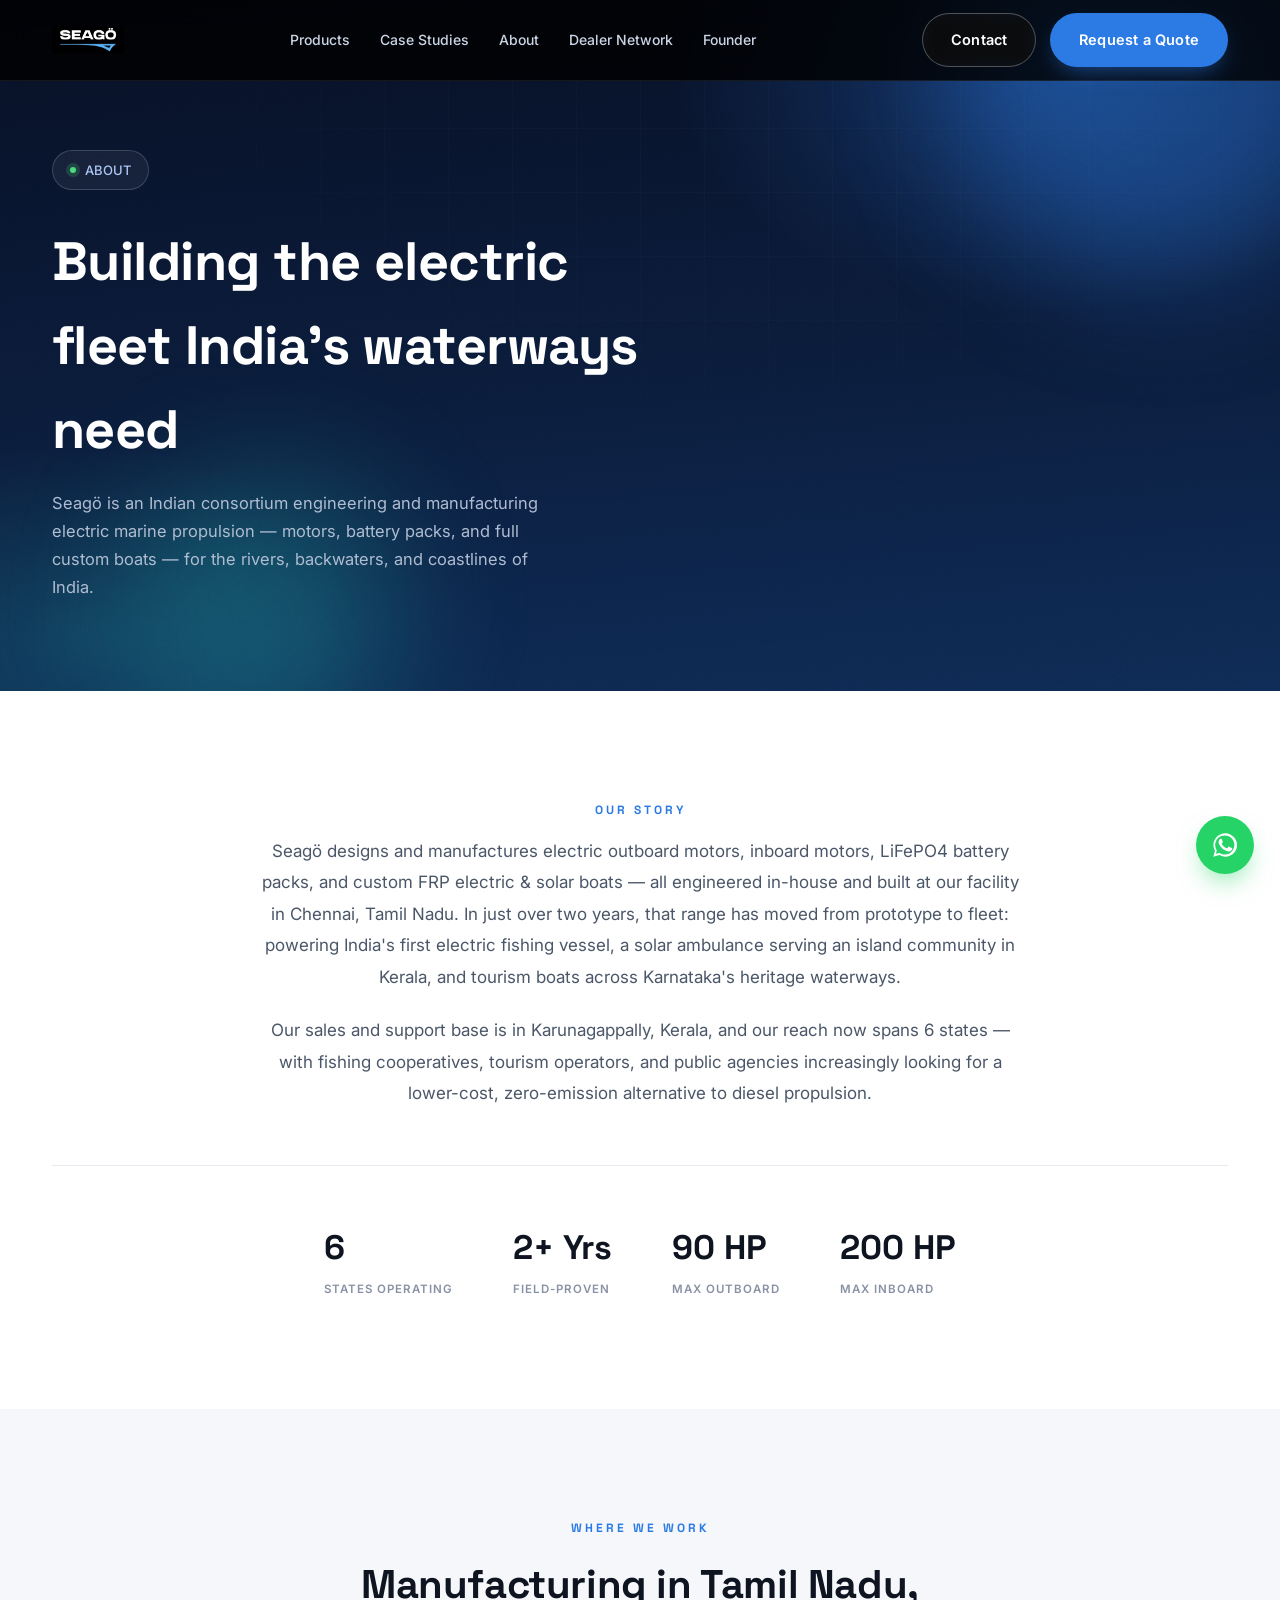
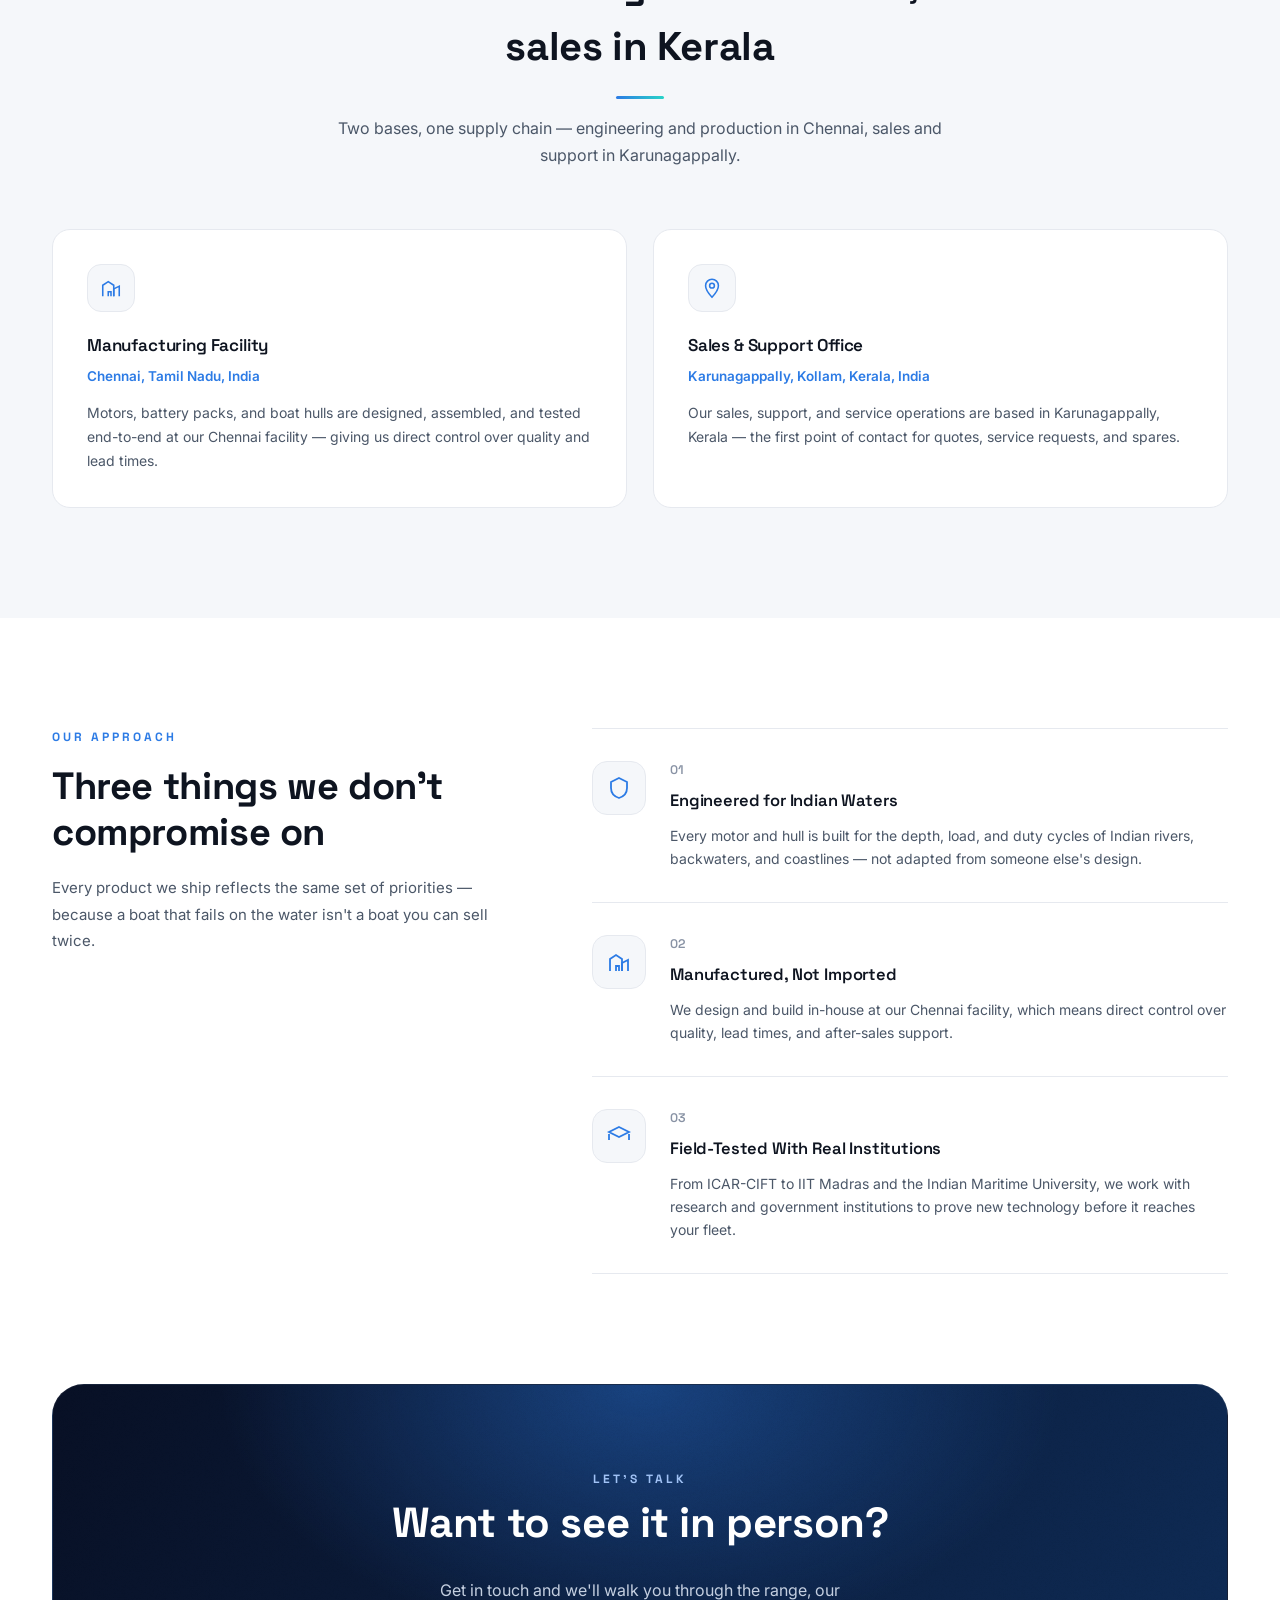
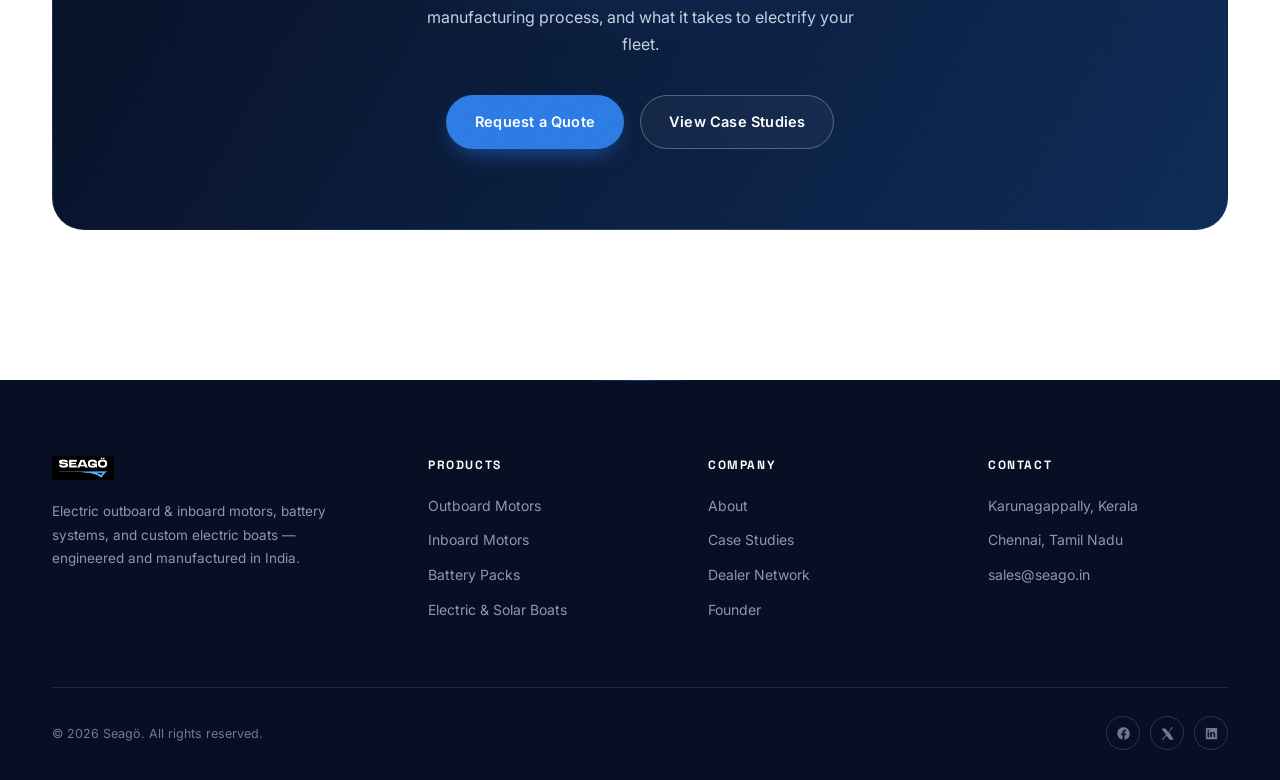
==== about.html @ 3e1e7fb6 "Adding the final" ====
<!DOCTYPE html>
<html lang="en">
<head>
<title>Seagö — About Us</title>

<script>document.documentElement.classList.add('js-ready');</script>
<meta charset="UTF-8">
<meta name="viewport" content="width=device-width, initial-scale=1.0">
<meta name="description" content="Seagö designs and manufactures electric marine propulsion in Chennai, Tamil Nadu — deployed across 6 states from a sales &amp; support base in Karunagappally, Kerala.">
<link rel="icon" type="image/svg+xml" href="assets/favicon.svg">
<link rel="preconnect" href="https://fonts.googleapis.com">
<link rel="preconnect" href="https://fonts.gstatic.com" crossorigin>
<link href="https://fonts.googleapis.com/css2?family=Space+Grotesk:wght@500;600;700&family=Inter:wght@400;500;600;700;800&display=swap" rel="stylesheet">
<link rel="stylesheet" href="css/style.css">
<script src="js/main.js" defer></script>
</head>
<body>

<div class="progress" id="progressBar"></div>

<!-- ================= NAV ================= -->
<header class="nav">
  <div class="wrap nav-row">
    <a class="nav-logo" href="index.html#top"><img src="assets/seago-logo.png" alt="Seagö"></a>
    <nav class="nav-links">
      <a href="products.html">Products</a>
      <a href="case-studies.html">Case Studies</a>
      <a href="about.html">About</a>
      <a href="dealer-network.html">Dealer Network</a>
      <a href="founder.html">Founder</a>
    </nav>
    <div class="nav-cta">
      <a class="btn btn-ghost magnetic" href="contact.html">Contact</a>
      <a class="btn btn-primary magnetic" href="contact.html">Request a Quote</a>
      <button class="burger" id="burger" aria-label="Menu"><span></span><span></span><span></span></button>
    </div>
  </div>
</header>

<div class="mobile-menu" id="mobileMenu">
  <a href="products.html">Products</a>
  <a href="case-studies.html">Case Studies</a>
  <a href="about.html">About</a>
  <a href="dealer-network.html">Dealer Network</a>
  <a href="founder.html">Founder</a>
  <a href="contact.html">Contact</a>
  <a class="btn btn-primary" href="contact.html">Request a Quote</a>
</div>

<!-- ================= PAGE HEADER ================= -->
<section class="hero page-hero">
  <div class="grid-overlay"></div>
  <div class="blob blob-1" data-depth="14"></div>
  <div class="blob blob-2" data-depth="-10"></div>
  <div class="cursor-glow"></div>

  <div class="wrap">
    <div class="hero-badge reveal"><span class="dot"></span> ABOUT</div>
    <h1 class="page-title reveal">Building the electric fleet India's waterways need</h1>
    <p class="page-sub reveal">Seagö is an Indian consortium engineering and manufacturing electric marine propulsion — motors, battery packs, and full custom boats — for the rivers, backwaters, and coastlines of India.</p>
  </div>
</section>

<!-- ================= STORY ================= -->
<section class="section">
  <div class="wrap">
    <div class="about-story reveal">
      <span class="eyebrow" style="color:var(--blue); display:block; margin-bottom:16px;">Our Story</span>
      <p>Seagö designs and manufactures electric outboard motors, inboard motors, LiFePO4 battery packs, and custom FRP electric &amp; solar boats — all engineered in-house and built at our facility in Chennai, Tamil Nadu. In just over two years, that range has moved from prototype to fleet: powering India's first electric fishing vessel, a solar ambulance serving an island community in Kerala, and tourism boats across Karnataka's heritage waterways.</p>
      <p>Our sales and support base is in Karunagappally, Kerala, and our reach now spans 6 states — with fishing cooperatives, tourism operators, and public agencies increasingly looking for a lower-cost, zero-emission alternative to diesel propulsion.</p>
    </div>

    <div class="stat-strip reveal">
      <div class="stat"><b>6</b><span>States Operating</span></div>
      <div class="stat"><b>2+ Yrs</b><span>Field-Proven</span></div>
      <div class="stat"><b>90 HP</b><span>Max Outboard</span></div>
      <div class="stat"><b>200 HP</b><span>Max Inboard</span></div>
    </div>
  </div>
</section>

<!-- ================= LOCATIONS ================= -->
<section class="section soft">
  <div class="wrap">
    <div class="section-head reveal">
      <span class="eyebrow">Where We Work</span>
      <h2>Manufacturing in Tamil Nadu, sales in Kerala</h2>
      <p>Two bases, one supply chain — engineering and production in Chennai, sales and support in Karunagappally.</p>
    </div>
    <div class="loc-grid" data-stagger>
      <div class="loc-card reveal">
        <div class="ic"><svg viewBox="0 0 24 24" fill="none" stroke="currentColor" stroke-width="1.7"><path d="M3 21V9l6-4 6 4v12"/><path d="M15 21V13l6-3v11"/><path d="M9 21v-5h3v5"/></svg></div>
        <h3>Manufacturing Facility</h3>
        <div class="loc-addr">Chennai, Tamil Nadu, India</div>
        <p>Motors, battery packs, and boat hulls are designed, assembled, and tested end-to-end at our Chennai facility — giving us direct control over quality and lead times.</p>
      </div>
      <div class="loc-card reveal">
        <div class="ic"><svg viewBox="0 0 24 24" fill="none" stroke="currentColor" stroke-width="1.7"><path d="M12 22s7-7.4 7-12.5A7 7 0 0 0 5 9.5C5 14.6 12 22 12 22z"/><circle cx="12" cy="9.5" r="2.6"/></svg></div>
        <h3>Sales &amp; Support Office</h3>
        <div class="loc-addr">Karunagappally, Kollam, Kerala, India</div>
        <p>Our sales, support, and service operations are based in Karunagappally, Kerala — the first point of contact for quotes, service requests, and spares.</p>
      </div>
    </div>
  </div>
</section>

<!-- ================= APPROACH ================= -->
<section class="section" id="approach">
  <div class="wrap why-grid">
    <div class="why-left reveal">
      <span class="eyebrow">Our Approach</span>
      <h2 class="why-title">Three things we don't compromise on</h2>
      <p>Every product we ship reflects the same set of priorities — because a boat that fails on the water isn't a boat you can sell twice.</p>
    </div>
    <div class="feat-list" data-stagger>
      <div class="feat-row reveal">
        <div class="ic"><svg viewBox="0 0 24 24" fill="none" stroke="currentColor" stroke-width="1.8"><path d="M12 2l8 4v6c0 5-3.4 8.5-8 10-4.6-1.5-8-5-8-10V6l8-4z"/></svg></div>
        <div class="ft-body">
          <span class="idx">01</span>
          <h4>Engineered for Indian Waters</h4>
          <p>Every motor and hull is built for the depth, load, and duty cycles of Indian rivers, backwaters, and coastlines — not adapted from someone else's design.</p>
        </div>
      </div>
      <div class="feat-row reveal">
        <div class="ic"><svg viewBox="0 0 24 24" fill="none" stroke="currentColor" stroke-width="1.8"><path d="M3 21V9l6-4 6 4v12"/><path d="M15 21V13l6-3v11"/><path d="M9 21v-5h3v5"/></svg></div>
        <div class="ft-body">
          <span class="idx">02</span>
          <h4>Manufactured, Not Imported</h4>
          <p>We design and build in-house at our Chennai facility, which means direct control over quality, lead times, and after-sales support.</p>
        </div>
      </div>
      <div class="feat-row reveal">
        <div class="ic"><svg viewBox="0 0 24 24" fill="none" stroke="currentColor" stroke-width="1.8"><path d="M22 10v6M2 10v6M12 3l10 5-10 5L2 8l10-5z"/></svg></div>
        <div class="ft-body">
          <span class="idx">03</span>
          <h4>Field-Tested With Real Institutions</h4>
          <p>From ICAR-CIFT to IIT Madras and the Indian Maritime University, we work with research and government institutions to prove new technology before it reaches your fleet.</p>
        </div>
      </div>
    </div>
  </div>
</section>

<!-- ================= CTA ================= -->
<section class="section" style="padding-top:0;">
  <div class="wrap">
    <div class="cta reveal">
      <div class="cta-inner">
        <span class="eyebrow" style="color:#9FC1F5;">Let's Talk</span>
        <h2 class="cta-title">Want to see it in person?</h2>
        <p class="cta-text">Get in touch and we'll walk you through the range, our manufacturing process, and what it takes to electrify your fleet.</p>
        <div class="cta-actions">
          <a class="btn btn-primary magnetic" href="contact.html">Request a Quote</a>
          <a class="btn btn-ghost magnetic" href="case-studies.html">View Case Studies</a>
        </div>
      </div>
    </div>
  </div>
</section>

<!-- ================= FOOTER ================= -->
<footer>
  <div class="wrap">
    <div class="footer-grid">
      <div>
        <div class="footer-logo"><img src="assets/seago-logo.png" alt="Seagö"></div>
        <p>Electric outboard &amp; inboard motors, battery systems, and custom electric boats — engineered and manufactured in India.</p>
      </div>
      <div class="footer-col">
        <h5>Products</h5>
        <a href="products.html">Outboard Motors</a>
        <a href="products.html">Inboard Motors</a>
        <a href="products.html">Battery Packs</a>
        <a href="products.html">Electric &amp; Solar Boats</a>
      </div>
      <div class="footer-col">
        <h5>Company</h5>
        <a href="about.html">About</a>
        <a href="case-studies.html">Case Studies</a>
        <a href="dealer-network.html">Dealer Network</a>
        <a href="founder.html">Founder</a>
      </div>
      <div class="footer-col">
        <h5>Contact</h5>
        <a href="contact.html">Karunagappally, Kerala</a>
        <a href="contact.html">Chennai, Tamil Nadu</a>
        <a href="mailto:sales@seago.in">sales@seago.in</a>
      </div>
    </div>
    <div class="footer-bottom">
      <span>© 2026 Seagö. All rights reserved.</span>
      <div class="footer-social">
        <a href="#"><svg viewBox="0 0 24 24" fill="currentColor"><path d="M22 12a10 10 0 1 0-11.6 9.9v-7H7.9V12h2.5V9.8c0-2.5 1.5-3.9 3.8-3.9 1.1 0 2.2.2 2.2.2v2.4h-1.3c-1.2 0-1.6.8-1.6 1.6V12h2.8l-.4 2.9h-2.4v7A10 10 0 0 0 22 12z"/></svg></a>
        <a href="#"><svg viewBox="0 0 24 24" fill="currentColor"><path d="M18.9 2H21l-6.6 7.5L22 22h-6.5l-5-6.6L4.7 22H2.6l7-8-7.3-9.9h6.6l4.5 6z"/></svg></a>
        <a href="#"><svg viewBox="0 0 24 24" fill="currentColor"><path d="M20.4 3H3.6A.6.6 0 0 0 3 3.6v16.8a.6.6 0 0 0 .6.6h16.8a.6.6 0 0 0 .6-.6V3.6a.6.6 0 0 0-.6-.6zM8.3 18.1H5.7V9.9h2.6v8.2zM7 8.8a1.5 1.5 0 1 1 0-3 1.5 1.5 0 0 1 0 3zm11.1 9.3h-2.6v-4.3c0-1 0-2.4-1.5-2.4s-1.7 1.1-1.7 2.3v4.4H9.7V9.9h2.5v1.1a2.7 2.7 0 0 1 2.5-1.4c2.6 0 3.1 1.7 3.1 4v4.5z"/></svg></a>
      </div>
    </div>
  </div>
</footer>

<!-- ================= WHATSAPP FLOAT ================= -->
<a class="wa-float" href="https://wa.me/918606366633?text=Hi%20Seag%C3%B6%2C%20I%27d%20like%20to%20know%20more%20about%20your%20electric%20marine%20products." target="_blank" rel="noopener" aria-label="Chat on WhatsApp">
  <span class="wa-tip">Chat with us</span>
  <svg viewBox="0 0 24 24"><path d="M17.5 14.4c-.3-.1-1.7-.9-2-1-.3-.1-.5-.1-.6.1-.2.3-.7 1-.9 1.2-.2.2-.3.2-.6.1-.3-.1-1.3-.5-2.4-1.5-.9-.8-1.5-1.8-1.7-2.1-.2-.3 0-.5.1-.6.1-.1.3-.3.4-.5.1-.1.2-.3.3-.4.1-.2 0-.4 0-.5 0-.1-.6-1.5-.8-2-.2-.5-.4-.5-.6-.5h-.5c-.2 0-.5.1-.7.3-.3.3-1 1-1 2.4s1 2.8 1.1 3c.1.2 2 3.1 4.9 4.3.7.3 1.2.5 1.7.6.7.2 1.3.2 1.8.1.5-.1 1.7-.7 2-1.4.2-.6.2-1.2.2-1.3-.1-.1-.3-.2-.6-.3z"/><path d="M12 2a10 10 0 0 0-8.6 15L2 22l5.2-1.4A10 10 0 1 0 12 2zm0 18.2c-1.6 0-3.1-.4-4.4-1.2l-.3-.2-3.1.8.8-3-.2-.3A8.2 8.2 0 1 1 12 20.2z"/></svg>
</a>

</body>
</html>
---- css/style.css ----
/* =====================================================================
   Seagö — Homepage v1
   Design tokens
   ===================================================================== */
:root{
  --navy:#070F24;
  --navy-2:#0B1D3D;
  --navy-3:#0E2C57;
  --blue:#2C7BE5;
  --blue-2:#5FA6FF;
  --cyan:#28D4C8;
  --ink:#0E1420;
  --slate:#4B5768;
  --muted:#8892A4;
  --line:#E6E9EF;
  --bg-soft:#F5F7FA;
  --ph-a:#E9EDF2;
  --ph-b:#DCE3EA;
  --radius:18px;
  --maxw:1240px;
}
*{box-sizing:border-box; margin:0; padding:0;}
html{scroll-behavior:smooth;}
body{
  font-family:'Inter',-apple-system,BlinkMacSystemFont,'Segoe UI',sans-serif;
  color:var(--ink);
  background:#fff;
  -webkit-font-smoothing:antialiased;
  line-height:1.55;
  overflow-x:hidden;
}
h1,h2,h3,h4,.disp{ font-family:'Space Grotesk',sans-serif; letter-spacing:-0.01em; }
img{max-width:100%; display:block;}
a{text-decoration:none; color:inherit;}
.wrap{max-width:var(--maxw); margin:0 auto; padding:0 32px;}
.eyebrow{ font-size:12px; font-weight:700; letter-spacing:3px; text-transform:uppercase; font-family:'Space Grotesk',sans-serif;}

/* ---------- buttons ---------- */
.btn{
  display:inline-flex; align-items:center; gap:9px;
  padding:15px 28px; border-radius:999px; font-weight:600; font-size:14.5px;
  letter-spacing:.2px; border:1px solid transparent; cursor:pointer;
  transition:transform .35s cubic-bezier(.2,.8,.2,1), background .25s, border-color .25s, box-shadow .35s;
  white-space:nowrap; position:relative;
}
.btn-primary{ background:var(--blue); color:#fff; box-shadow:0 10px 24px -10px rgba(44,123,229,.7); }
.btn-primary:hover{ background:#1f68cc; box-shadow:0 16px 36px -6px rgba(44,123,229,.9); transform:translateY(-1px); }
.btn-ghost{ background:rgba(255,255,255,.04); color:#fff; border-color:rgba(255,255,255,.28); -webkit-backdrop-filter:blur(6px); backdrop-filter:blur(6px); }
.btn-ghost:hover{ border-color:#fff; background:rgba(255,255,255,.1); }
.btn-outline{ background:transparent; color:var(--navy); border-color:var(--line); }
.btn-outline:hover{ border-color:var(--navy); }
.magnetic{ will-change:transform; }

/* ---------- skeleton placeholders (empty headers / copy) ---------- */
.skel{
  display:block; border-radius:8px;
  background:linear-gradient(90deg, var(--ph-a) 25%, var(--ph-b) 42%, var(--ph-a) 58%);
  background-size:300% 100%;
  animation:shimmer 2.6s ease-in-out infinite;
}
.skel.light{ background:linear-gradient(90deg, rgba(255,255,255,.13) 25%, rgba(255,255,255,.28) 42%, rgba(255,255,255,.13) 58%); background-size:300% 100%; }
@keyframes shimmer{ 0%{background-position:200% 0;} 100%{background-position:-200% 0;} }

/* ---------- image placeholders ---------- */
.photo-frame{ display:block; border-style:solid; border-width:0; background:#0B1D3D; }
.photo-frame img, .photo-frame video{ width:100%; height:100%; object-fit:cover; object-position:center; }
.photo-frame img.outboard-image{ object-fit:contain; background:#fff; }
.case-gallery{ position:relative; }
.case-gallery img{ position:absolute; inset:0; opacity:0; transition:opacity .8s ease; }
.case-gallery img.is-active{ opacity:1; }
.ph{
  position:relative; border-radius:var(--radius); overflow:hidden;
  background:repeating-linear-gradient(135deg, var(--ph-a), var(--ph-a) 14px, var(--ph-b) 14px, var(--ph-b) 28px);
  border:1.5px dashed #C7CFDA;
  display:flex; align-items:center; justify-content:center;
  transition:border-color .3s;
}
.card:hover .ph, .case-card:hover .ph{ border-color:var(--blue-2); }
.ph__chip{
  position:absolute; top:14px; left:14px; background:rgba(255,255,255,.9); -webkit-backdrop-filter:blur(4px); backdrop-filter:blur(4px);
  border-radius:999px; padding:5px 11px; font-size:10px; font-weight:700; letter-spacing:1px; text-transform:uppercase;
  color:var(--slate); border:1px solid #fff;
}
.ph__inner{
  display:flex; flex-direction:column; align-items:center; gap:14px;
  text-align:center; padding:36px 22px; color:#7C8CAB;
  background:linear-gradient(145deg, rgba(44,123,229,.04), rgba(40,212,200,.04));
  width:100%; height:100%;
}
.ph__inner svg{ width:40px; height:40px; opacity:.5; }
.ph__inner span{ font-size:11.5px; font-weight:600; letter-spacing:.4px; line-height:1.6; max-width:230px; }

/* ---------- scroll progress ---------- */
.progress{ position:fixed; top:0; left:0; height:3px; width:0%; background:linear-gradient(90deg,var(--blue),var(--cyan)); z-index:80; transition:width .1s linear; }

/* ---------- cursor glow (desktop hero only) ---------- */
.cursor-glow{
  position:absolute; width:420px; height:420px; border-radius:50%; pointer-events:none;
  background:radial-gradient(circle, rgba(95,166,255,.16), transparent 70%);
  transform:translate(-50%,-50%); left:50%; top:40%; opacity:0; transition:opacity .4s; will-change:transform;
}
.hero:hover .cursor-glow{ opacity:1; }

/* ================= NAV ================= */
header.nav{
  position:fixed; top:0; left:0; width:100%; z-index:60;
  background:rgba(0,0,0,.82); -webkit-backdrop-filter:blur(14px); backdrop-filter:blur(14px);
  border-bottom:1px solid rgba(255,255,255,.08); transition:box-shadow .3s;
}
.nav-row{ display:flex; align-items:center; justify-content:space-between; height:80px; }
.nav-logo img{ height:28px; width:auto; }
.nav-links{ display:flex; align-items:center; gap:30px; }
.nav-links a{ color:#CBD5E5; font-size:14px; font-weight:500; transition:color .2s; position:relative; }
.nav-links a::after{ content:''; position:absolute; left:0; bottom:-6px; width:0; height:1.5px; background:var(--blue-2); transition:width .25s; }
.nav-links a:hover{ color:#fff; }
.nav-links a:hover::after{ width:100%; }
.nav-cta{ display:flex; align-items:center; gap:14px; }
.burger{ display:none; width:42px; height:42px; border-radius:10px; border:1px solid rgba(255,255,255,.2); background:rgba(255,255,255,.04); align-items:center; justify-content:center; flex-direction:column; gap:4px; cursor:pointer; }
.burger span{ width:18px; height:1.6px; background:#fff; display:block; transition:transform .3s, opacity .3s; }
.burger.open span:nth-child(1){ transform:translateY(5.6px) rotate(45deg); }
.burger.open span:nth-child(2){ opacity:0; }
.burger.open span:nth-child(3){ transform:translateY(-5.6px) rotate(-45deg); }

.mobile-menu{
  position:fixed; inset:80px 0 0 0; background:rgba(7,15,36,.98); -webkit-backdrop-filter:blur(10px); backdrop-filter:blur(10px);
  z-index:55; display:flex; flex-direction:column; padding:36px 28px; gap:6px;
  transform:translateY(-12px); opacity:0; pointer-events:none; transition:opacity .28s, transform .28s;
  overflow-y:auto;
}
.mobile-menu.open{ opacity:1; transform:translateY(0); pointer-events:auto; }
.mobile-menu a{ color:#fff; font-size:21px; font-weight:600; padding:13px 4px; border-bottom:1px solid rgba(255,255,255,.08); font-family:'Space Grotesk',sans-serif; }
.mobile-menu .btn{ margin-top:22px; align-self:flex-start; }

/* ================= HERO ================= */
.hero{
  position:relative; overflow:hidden;
  padding:100px 0 70px;
  background:
    radial-gradient(48% 60% at 82% 8%, rgba(44,123,229,.34), transparent 62%),
    radial-gradient(38% 46% at 6% 92%, rgba(40,212,200,.16), transparent 60%),
    linear-gradient(175deg, var(--navy) 0%, var(--navy-2) 55%, var(--navy-3) 100%);
}
.hero::after{ content:''; position:absolute; inset:0; background-image:url('../assets/grain.png'); background-size:180px 180px; mix-blend-mode:overlay; opacity:.5; pointer-events:none; }
.blob{ position:absolute; border-radius:50%; filter:blur(60px); pointer-events:none; will-change:transform; }
.blob-1{ width:420px; height:420px; background:rgba(44,123,229,.35); top:-140px; right:-90px; }
.blob-2{ width:280px; height:280px; background:rgba(40,212,200,.22); bottom:-60px; left:10%; }
.grid-overlay{
  position:absolute; inset:0; pointer-events:none; opacity:.35;
  background-image:
    linear-gradient(rgba(255,255,255,.05) 1px, transparent 1px),
    linear-gradient(90deg, rgba(255,255,255,.05) 1px, transparent 1px);
  background-size:64px 64px;
  -webkit-mask-image:radial-gradient(70% 60% at 60% 20%, #000 30%, transparent 78%);
  mask-image:radial-gradient(70% 60% at 60% 20%, #000 30%, transparent 78%);
}
.hero-grid{
  position:relative; display:grid; grid-template-columns:1.08fr .92fr; gap:64px; align-items:center;
}
.hero-badge{
  display:inline-flex; align-items:center; gap:9px;
  background:rgba(255,255,255,.06); border:1px solid rgba(255,255,255,.16);
  padding:9px 17px; border-radius:999px; color:#A9C6F5; margin-bottom:30px; font-size:13px; font-weight:500;
}
.hero-badge .dot{ width:6px; height:6px; border-radius:50%; background:#4CD97B; box-shadow:0 0 0 4px rgba(76,217,123,.18); }
.hero-title{ font-family:'Space Grotesk',sans-serif; font-weight:700; font-size:clamp(38px,5.6vw,60px); line-height:1.1; color:#fff; letter-spacing:-0.01em; max-width:640px; }
.hero-sub{ margin-top:26px; margin-bottom:40px; max-width:470px; }
.hero-sub p{ color:#B9C6DE; font-size:16.5px; line-height:1.7; }
.hero-actions{ display:flex; gap:16px; flex-wrap:wrap; }
.hero-stats{ display:flex; gap:44px; margin-top:68px; flex-wrap:wrap; }
.hero-stat b{ display:block; font-size:32px; font-weight:700; color:#fff; font-family:'Space Grotesk',sans-serif; }
.hero-stat span{ display:block; font-size:11.5px; color:#8FA0BC; font-weight:600; letter-spacing:1.2px; text-transform:uppercase; margin-top:5px; }
/* ---------- coming soon (stub pages) ---------- */
.soon{ min-height:calc(100vh - 80px); display:flex; align-items:center; padding:80px 0; }
.soon-wrap{ position:relative; text-align:center; max-width:640px; margin:0 auto; }
.soon-icon{ width:60px; height:60px; border-radius:18px; background:rgba(255,255,255,.06); border:1px solid rgba(255,255,255,.16); display:flex; align-items:center; justify-content:center; margin:0 auto 30px; }
.soon-icon svg{ width:26px; height:26px; color:#5FA6FF; }
.soon-title{ font-family:'Space Grotesk',sans-serif; font-size:clamp(38px,6vw,60px); color:#fff; font-weight:700; margin:8px 0 20px; letter-spacing:-0.01em; }
.soon-text{ color:#AEBBD1; font-size:16px; line-height:1.75; max-width:480px; margin:0 auto 40px; }
.soon .hero-actions{ justify-content:center; }
.soon .hero-badge{ margin-bottom:26px; }

.hero-visual{ position:relative; }
.hero-visual .photo-frame{ height:100%; }
.hero-visual .ph{ aspect-ratio:4/5; background:repeating-linear-gradient(135deg, rgba(255,255,255,.05), rgba(255,255,255,.05) 14px, rgba(255,255,255,.09) 14px, rgba(255,255,255,.09) 28px); border-color:rgba(255,255,255,.22); box-shadow:0 40px 80px -30px rgba(0,0,0,.6); }
.hero-visual .ph__inner{ color:#C3CEE0; }
.hero-visual .float-card{
  position:absolute; left:-30px; bottom:-24px; background:#fff; border-radius:14px;
  padding:16px 20px; box-shadow:0 24px 46px -14px rgba(0,0,0,.4); display:flex; align-items:center; gap:12px;
  width:220px;
}
.hero-visual .float-card .ic{ width:38px; height:38px; border-radius:10px; background:var(--bg-soft); display:flex; align-items:center; justify-content:center; flex:none; }
.hero-visual .float-card .ic svg{ width:20px; height:20px; color:var(--blue); }
.float-card .ft-title{ display:block; font-size:13.5px; font-weight:700; color:var(--ink); margin-bottom:3px; }
.float-card .ft-sub{ display:block; font-size:11.5px; color:var(--muted); font-weight:600; }
.scroll-cue{ position:relative; margin:64px auto 0; display:flex; flex-direction:column; align-items:center; gap:8px; color:#7C8CAB; font-size:10.5px; letter-spacing:2px; text-transform:uppercase; }
.scroll-cue .line{ width:1px; height:30px; background:linear-gradient(#7C8CAB, transparent); animation:cueMove 1.8s ease-in-out infinite; }
@keyframes cueMove{ 0%{ transform:scaleY(0); transform-origin:top; } 50%{ transform:scaleY(1); transform-origin:top; } 51%{ transform-origin:bottom; } 100%{ transform:scaleY(0); transform-origin:bottom; } }

/* ---------- animated wave motif (marine identity) ---------- */
.wave-wrap{ position:relative; height:110px; margin-top:10px; }
.wave-wrap svg{ position:absolute; inset:0; width:100%; height:100%; }
.wave-path{ stroke:url(#waveGrad); stroke-width:2; fill:none; stroke-dasharray:6 10; animation:waveFlow 5s linear infinite; opacity:.7; }
.wave-path.p2{ stroke-width:1.4; opacity:.4; animation-duration:7s; animation-direction:reverse; }
@keyframes waveFlow{ to{ stroke-dashoffset:-160; } }

.angle-div{ position:relative; height:64px; background:#fff; margin-top:-2px; }
.angle-div svg{ position:absolute; bottom:0; left:0; width:100%; height:100%; }

/* ================= TRUST MARQUEE ================= */
.trust{ padding:38px 0; border-bottom:1px solid var(--line); overflow:hidden; }
.trust-row{ display:flex; align-items:center; gap:36px; }
.trust-label{ font-size:11.5px; font-weight:700; letter-spacing:2px; color:var(--muted); text-transform:uppercase; white-space:nowrap; flex:none; }
.marquee{ overflow:hidden; flex:1; -webkit-mask-image:linear-gradient(90deg, transparent, #000 8%, #000 92%, transparent); mask-image:linear-gradient(90deg, transparent, #000 8%, #000 92%, transparent); }
.marquee-track{ display:flex; gap:16px; width:max-content; animation:scrollX 22s linear infinite; }
.marquee:hover .marquee-track{ animation-play-state:paused; }
@keyframes scrollX{ from{ transform:translateX(0);} to{ transform:translateX(-50%);} }
.trust-chip{
  flex:none; padding:10px 22px; border-radius:999px; background:var(--bg-soft); border:1px solid var(--line);
  font-size:13px; font-weight:600; color:var(--slate); white-space:nowrap;
  transition:background .25s, border-color .25s, color .25s;
}
.trust-chip:hover{ background:#EAF2FF; border-color:var(--blue-2); color:var(--blue); }

/* ================= SECTION ================= */
.section{ padding:110px 0; position:relative; }
.section-cta{ padding-top:0; }
.eyebrow-light{ color:#9FC1F5; }
.section.soft{ background:var(--bg-soft); }
.section-head{ max-width:660px; margin:0 auto 60px; text-align:center; }
.section-head .eyebrow{ color:var(--blue); display:block; margin-bottom:16px; }
.section-head h2{ font-family:'Space Grotesk',sans-serif; font-size:clamp(28px,3.6vw,40px); font-weight:700; letter-spacing:-0.01em; margin-bottom:16px; }
.section-head p{ font-size:16px; color:var(--slate); line-height:1.7; }

/* ================= PRODUCT GRID (with 3D tilt) ================= */
.grid-4{ display:grid; grid-template-columns:repeat(4,1fr); gap:26px; }
.tilt{ perspective:900px; }
.card{
  background:#fff; border:1px solid var(--line); border-radius:var(--radius);
  overflow:hidden; transition:transform .4s cubic-bezier(.2,.8,.2,1), box-shadow .4s, border-color .3s;
  transform-style:preserve-3d;
}
.card:hover{ box-shadow:0 28px 50px -22px rgba(44,123,229,.18), 0 8px 20px -8px rgba(10,25,50,.1); border-color:rgba(44,123,229,.2); }
.card .ph{ aspect-ratio:1/1; border-radius:0; border-width:0 0 1px 0; }
.card-body{ padding:24px; }
.card-body h3{ font-size:17px; font-weight:600; margin-bottom:11px; }
.card-body p{ font-size:13.5px; color:var(--slate); line-height:1.65; }
.card-link{ margin-top:17px; display:inline-flex; align-items:center; gap:6px; font-size:13.5px; font-weight:600; color:var(--blue); transition:gap .25s, color .2s; }
.card-link:hover{ gap:12px; color:#1f68cc; }

/* ================= CASE STUDIES ================= */
.grid-3{ display:grid; grid-template-columns:repeat(3,1fr); gap:26px; }
.case-card{ border-radius:var(--radius); overflow:hidden; border:1px solid var(--line); background:#fff; transition:transform .4s cubic-bezier(.2,.8,.2,1), box-shadow .4s, border-color .3s; transform-style:preserve-3d; }
.case-card:hover{ box-shadow:0 28px 50px -22px rgba(44,123,229,.16), 0 8px 20px -8px rgba(10,25,50,.08); border-color:rgba(44,123,229,.2); }
.case-card .ph{ aspect-ratio:16/11; border-radius:0; border-width:0 0 1px 0; }
.case-body{ padding:26px; }
.case-tag{ font-size:11px; font-weight:700; letter-spacing:1.4px; text-transform:uppercase; color:var(--blue); margin-bottom:11px; display:block;}
.case-body h3{ font-size:18px; font-weight:600; margin-bottom:13px; line-height:1.35; }
.case-body p{ font-size:13.5px; color:var(--slate); line-height:1.65; }

/* ================= WHY (editorial split) ================= */
.why-grid{ display:grid; grid-template-columns:.85fr 1.15fr; gap:70px; align-items:start; }
.why-left{ position:sticky; top:110px; }
.why-left .eyebrow{ color:var(--blue); display:block; margin-bottom:18px; }
.why-title{ font-family:'Space Grotesk',sans-serif; font-size:clamp(28px,3.2vw,38px); font-weight:700; letter-spacing:-0.01em; line-height:1.2; margin-bottom:20px; }
.why-left p{ font-size:15px; color:var(--slate); line-height:1.75; }
.feat-list{ display:flex; flex-direction:column; }
.feat-row{ display:flex; gap:24px; padding:32px 0; border-top:1px solid var(--line); transition:padding-left .3s; }
.feat-row:hover{ padding-left:8px; }
.feat-row:last-child{ border-bottom:1px solid var(--line); }
.feat-row .ic{ width:54px; height:54px; border-radius:15px; background:var(--bg-soft); border:1px solid var(--line); display:flex; align-items:center; justify-content:center; flex:none; transition:background .3s, border-color .3s; }
.feat-row:hover .ic{ background:#EAF2FF; border-color:var(--blue-2); }
.feat-row .ic svg{ width:24px; height:24px; color:var(--blue); }
.feat-row .ft-body{ flex:1; }
.feat-row h4{ font-size:16.5px; font-weight:600; margin-bottom:10px; }
.feat-row p{ font-size:14px; color:var(--slate); line-height:1.65; }
.feat-row .idx{ font-family:'Space Grotesk',sans-serif; font-size:12.5px; color:var(--muted); font-weight:600; margin-bottom:8px; display:block; }

/* ================= CTA BANNER ================= */
.cta{
  background:
    radial-gradient(55% 90% at 50% 0%, rgba(44,123,229,.4), transparent 65%),
    linear-gradient(120deg, var(--navy) 0%, var(--navy-3) 100%);
  border-radius:32px; padding:80px 60px; text-align:center; position:relative; overflow:hidden;
}
.cta::after{ content:''; position:absolute; inset:0; background-image:url('../assets/grain.png'); background-size:180px 180px; mix-blend-mode:overlay; opacity:.5; }
.cta-inner{ position:relative; }
.cta-title{ font-family:'Space Grotesk',sans-serif; font-size:clamp(28px,3.8vw,42px); font-weight:700; color:#fff; letter-spacing:-0.01em; max-width:620px; margin:0 auto; }
.cta-text{ color:#C3CEE0; font-size:16px; line-height:1.7; max-width:460px; margin:22px auto 36px; }
.cta-actions{ display:flex; justify-content:center; gap:16px; flex-wrap:wrap; }

/* ================= FOOTER ================= */
footer{ background:var(--navy); color:#B9C3D4; padding:76px 0 30px; margin-top:40px; }
.footer-grid{ display:grid; grid-template-columns:1.4fr 1fr 1fr 1fr; gap:40px; padding-bottom:54px; border-bottom:1px solid rgba(255,255,255,.1); }
.footer-logo img{ height:24px; margin-bottom:20px; }
.footer-grid p{ font-size:13.5px; line-height:1.75; max-width:280px; color:#8B98AE; }
.footer-col h5{ font-size:12px; letter-spacing:1.6px; text-transform:uppercase; color:#fff; margin-bottom:20px; font-weight:700; font-family:'Space Grotesk',sans-serif; }
.footer-col a{ display:block; font-size:14px; color:#8B98AE; margin-bottom:13px; transition:color .2s; }
.footer-col a:hover{ color:#fff; }
.footer-bottom{ display:flex; justify-content:space-between; align-items:center; padding-top:28px; font-size:12.5px; color:#6E7A8D; flex-wrap:wrap; gap:12px; }
.footer-social{ display:flex; gap:10px; }
.footer-social a{ width:34px; height:34px; border-radius:50%; border:1px solid rgba(255,255,255,.16); display:flex; align-items:center; justify-content:center; transition:border-color .2s, background .2s; }
.footer-social a:hover{ border-color:#fff; background:rgba(255,255,255,.06); }
.footer-social svg{ width:15px; height:15px; }

/* ================= WHATSAPP FLOAT ================= */
.wa-float{
  position:fixed; right:26px; bottom:26px; width:58px; height:58px; border-radius:50%;
  background:#25D366; display:flex; align-items:center; justify-content:center;
  box-shadow:0 12px 26px -8px rgba(37,211,102,.6); z-index:60; cursor:pointer;
  animation:pulse 2.6s ease-in-out infinite;
}
.wa-float svg{ width:28px; height:28px; fill:#fff; }
.wa-tip{
  position:absolute; right:70px; top:50%; transform:translateY(-50%) translateX(6px);
  background:#12161C; color:#fff; font-size:12.5px; font-weight:600; padding:8px 13px; border-radius:8px;
  white-space:nowrap; opacity:0; pointer-events:none; transition:opacity .2s, transform .2s;
}
.wa-float:hover .wa-tip{ opacity:1; transform:translateY(-50%) translateX(0); }
@keyframes pulse{ 0%,100%{ box-shadow:0 12px 26px -8px rgba(37,211,102,.6);} 50%{ box-shadow:0 12px 30px -4px rgba(37,211,102,.9);} }

/* ================= PAGE HEADER (mini hero for interior pages) ================= */
.page-hero{ padding:150px 0 90px; }
.page-title{ font-family:'Space Grotesk',sans-serif; font-size:clamp(36px,5vw,54px); font-weight:700; color:#fff; letter-spacing:-0.01em; max-width:640px; margin-bottom:18px; }
.page-sub{ color:#AEBBD1; font-size:16.5px; line-height:1.7; max-width:520px; }

/* ================= PRODUCT DETAIL (alternating rows) ================= */
.product-block{ overflow:hidden; }
.product-row{ display:grid; grid-template-columns:1fr 1fr; gap:70px; align-items:center; }
.product-block.reverse .product-row{ direction:rtl; }
.product-block.reverse .product-row > *{ direction:ltr; }
.product-media .ph{ aspect-ratio:4/5; }
.product-copy .case-tag{ margin-bottom:14px; }
.product-copy h2{ font-family:'Space Grotesk',sans-serif; font-size:clamp(28px,3.4vw,38px); font-weight:700; letter-spacing:-0.01em; margin-bottom:18px; }
.product-copy > p{ color:var(--slate); font-size:15.5px; line-height:1.8; margin-bottom:30px; max-width:520px; }
.spec-grid{ display:grid; grid-template-columns:1fr 1fr; gap:18px 28px; margin-bottom:34px; max-width:560px; }
.spec-item{ padding-top:14px; border-top:1px solid var(--line); }
.spec-item span{ display:block; font-size:11.5px; font-weight:700; letter-spacing:1px; text-transform:uppercase; color:var(--muted); margin-bottom:6px; }
.spec-item b{ font-size:14.5px; font-weight:600; color:var(--ink); }
.mini-stats{ display:flex; gap:36px; margin:28px 0 34px; flex-wrap:wrap; }
.mini-stat b{ display:block; font-size:23px; font-weight:700; font-family:'Space Grotesk',sans-serif; color:var(--ink); }
.mini-stat span{ display:block; font-size:11px; font-weight:600; letter-spacing:.7px; text-transform:uppercase; color:var(--muted); margin-top:5px; }

/* ================= ABOUT PAGE ================= */
.about-story{ max-width:760px; margin:0 auto; text-align:center; }
.about-story p{ font-size:17px; color:var(--slate); line-height:1.85; margin-bottom:22px; }
.stat-strip{ display:flex; justify-content:center; gap:60px; flex-wrap:wrap; margin-top:56px; padding-top:56px; border-top:1px solid var(--line); }
.stat-strip .stat b{ display:block; font-size:34px; font-weight:700; font-family:'Space Grotesk',sans-serif; color:var(--ink); }
.stat-strip .stat span{ display:block; font-size:11.5px; font-weight:600; letter-spacing:1px; text-transform:uppercase; color:var(--muted); margin-top:6px; }

.loc-grid{ display:grid; grid-template-columns:1fr 1fr; gap:26px; }
.loc-card{ background:#fff; border:1px solid var(--line); border-radius:var(--radius); padding:34px; transition:box-shadow .4s, border-color .3s, transform .4s; }
.loc-card:hover{ box-shadow:0 26px 44px -22px rgba(44,123,229,.14); border-color:rgba(44,123,229,.2); transform:translateY(-2px); }
.loc-card .ic{ width:48px; height:48px; border-radius:14px; background:var(--bg-soft); border:1px solid var(--line); display:flex; align-items:center; justify-content:center; margin-bottom:20px; }
.loc-card .ic svg{ width:22px; height:22px; color:var(--blue); }
.loc-card h3{ font-size:17px; font-weight:600; margin-bottom:8px; }
.loc-card .loc-addr{ font-size:13.5px; font-weight:600; color:var(--blue); margin-bottom:14px; }
.loc-card p{ font-size:14px; color:var(--slate); line-height:1.7; }

/* ================= FOUNDER PAGE ================= */
.founder-grid{ display:grid; grid-template-columns:.85fr 1.15fr; gap:60px; align-items:start; }
.founder-portrait .ph{ aspect-ratio:4/5; margin-bottom:24px; }
.founder-id h3{ font-size:22px; font-weight:700; margin-bottom:6px; }
.founder-role{ display:block; font-size:13.5px; font-weight:600; color:var(--blue); margin-bottom:16px; }
.founder-contact{ display:flex; flex-direction:column; gap:8px; }
.founder-contact a{ font-size:13.5px; color:var(--slate); transition:color .2s; }
.founder-contact a:hover{ color:var(--blue); }
.founder-bio > p{ font-size:15.5px; color:var(--slate); line-height:1.85; margin-bottom:20px; }
.pull-quote{ border-left:3px solid var(--blue); padding:4px 0 4px 22px; margin:32px 0; }
.pull-quote .skel{ margin-bottom:4px; }
.quote-note{ display:block; font-size:12.5px; color:var(--muted); font-style:italic; margin-top:10px; }
.highlight-list{ display:flex; flex-direction:column; gap:18px; margin:30px 0 34px; }
.highlight-row{ display:flex; gap:14px; align-items:flex-start; }
.highlight-row .check{ width:22px; height:22px; border-radius:50%; background:#EAF2FF; color:var(--blue); font-size:12px; font-weight:700; display:flex; align-items:center; justify-content:center; flex:none; margin-top:2px; }
.highlight-row p{ font-size:14.5px; color:var(--slate); line-height:1.7; }

/* ================= CONTACT PAGE ================= */
.contact-grid{ display:grid; grid-template-columns:.95fr 1.15fr; gap:60px; align-items:start; }
.contact-info h2{ font-family:'Space Grotesk',sans-serif; font-size:30px; font-weight:700; margin:14px 0 16px; letter-spacing:-0.01em; }
.contact-info > p{ color:var(--slate); font-size:15px; line-height:1.75; max-width:420px; margin-bottom:36px; }
.info-list{ display:flex; flex-direction:column; gap:26px; margin-bottom:36px; }
.info-row{ display:flex; gap:18px; align-items:flex-start; }
.info-row .ic{ width:46px; height:46px; border-radius:13px; background:var(--bg-soft); border:1px solid var(--line); display:flex; align-items:center; justify-content:center; flex:none; }
.info-row .ic svg{ width:20px; height:20px; color:var(--blue); }
.info-row h4{ font-size:15px; font-weight:600; margin-bottom:5px; }
.info-row p{ font-size:14px; color:var(--slate); line-height:1.6; }
.info-row a{ color:var(--slate); transition:color .2s; }
.info-row a:hover{ color:var(--blue); }

.form-card{ background:#fff; border:1px solid var(--line); border-radius:var(--radius); padding:40px; box-shadow:0 30px 60px -34px rgba(10,25,50,.18); }
.form-card h3{ font-size:22px; font-weight:700; margin-bottom:10px; }
.form-card > p{ color:var(--slate); font-size:14.5px; margin-bottom:28px; }
.field-row{ display:grid; grid-template-columns:1fr 1fr; gap:18px; }
.field{ margin-bottom:20px; }
.field label{ display:block; font-size:12.5px; font-weight:600; color:var(--slate); margin-bottom:8px; letter-spacing:.2px; }
.field input, .field select, .field textarea{
  width:100%; padding:13px 15px; border-radius:11px; border:1.5px solid var(--line); font-family:'Inter',sans-serif;
  font-size:14.5px; color:var(--ink); background:#fff; transition:border-color .2s, box-shadow .2s; resize:vertical;
}
.field input:focus, .field select:focus, .field textarea:focus{ outline:none; border-color:var(--blue); box-shadow:0 0 0 4px rgba(44,123,229,.12); }
.field select{ appearance:none; background-image:url("data:image/svg+xml,%3Csvg xmlns='http://www.w3.org/2000/svg' width='12' height='8'%3E%3Cpath d='M1 1l5 5 5-5' stroke='%238892A4' stroke-width='1.6' fill='none'/%3E%3C/svg%3E"); background-repeat:no-repeat; background-position:right 15px center; padding-right:38px; }
.hidden-field{ position:absolute; left:-9999px; opacity:0; pointer-events:none; }
.form-submit{ width:100%; justify-content:center; margin-top:6px; }
.form-submit:disabled{ opacity:.7; cursor:not-allowed; }
.form-msg{ margin-top:16px; font-size:13.5px; font-weight:600; min-height:1px; line-height:1.6; }
.form-msg.is-success{ color:#1F9D55; }
.form-msg.is-error{ color:#D64545; }

/* ================= PREVIEW BANNER ================= */
.preview-banner{
  background:#0A0E16; color:#fff; text-align:center; font-size:13px; font-weight:600;
  padding:11px 16px; letter-spacing:.3px;
}
.preview-banner span{ color:#FFC96B; }

/* ================= reveal-on-scroll (staggered) ================= */
.reveal{ opacity:1; transform:none; }
.js-ready .reveal{
  opacity:0; transform:translateY(22px);
  transition:opacity .8s cubic-bezier(.2,.7,.2,1), transform .8s cubic-bezier(.2,.7,.2,1);
  transition-delay:var(--d, 0ms);
}
.js-ready .reveal.in{ opacity:1; transform:translateY(0); }

/* ================= RESPONSIVE ================= */
@media (max-width:1080px){
  .nav-links{ gap:20px; }
  .nav-links a:nth-child(4){ display:none; } /* Dealer Network tucks into mobile menu first */
}
@media (max-width:980px){
  .hero-grid{ grid-template-columns:1fr; gap:56px; }
  .hero-visual{ order:-1; max-width:420px; margin:0 auto; }
  .grid-4{ grid-template-columns:repeat(2,1fr); }
  .grid-3{ grid-template-columns:1fr; }
  .why-grid{ grid-template-columns:1fr; gap:44px; }
  .why-left{ position:static; }
  .footer-grid{ grid-template-columns:1fr 1fr; row-gap:36px; }
  .contact-grid{ grid-template-columns:1fr; gap:48px; }
  .founder-grid{ grid-template-columns:1fr; gap:44px; }
  .founder-portrait .ph{ max-width:340px; }
  .product-row{ grid-template-columns:1fr; gap:40px; }
  .product-block.reverse .product-row{ direction:ltr; }
  .product-block.reverse .product-row .product-media{ order:-1; }
  .loc-grid{ grid-template-columns:1fr; }
  .stat-strip{ gap:34px 44px; }
}
@media (max-width:720px){
  .wrap{ padding:0 20px; }
  .nav-links{ display:none; }
  .nav-cta .btn-ghost{ display:none; }
  .burger{ display:flex; }
  .grid-4{ grid-template-columns:1fr 1fr; }
  .hero{ padding:60px 0 56px; }
  .hero-stats{ gap:30px 34px; }
  .wave-wrap{ height:70px; }
  .cta{ padding:56px 26px; border-radius:22px; }
  .cta .h2-line{ width:88%; }
  .cta .p-line{ width:70%; }
  .footer-grid{ grid-template-columns:1fr; }
  .trust-row{ flex-direction:column; align-items:flex-start; gap:16px; }
  .hero-visual .float-card{ display:none; }
  .preview-banner{ font-size:11px; padding:9px 12px; }
  .scroll-cue{ display:none; }
  .cursor-glow{ display:none; }
  .page-hero{ padding:60px 0 52px; }
  .field-row{ grid-template-columns:1fr; gap:0; }
  .form-card{ padding:28px 22px; }
  .spec-grid{ grid-template-columns:1fr; }
  .product-block{ padding:70px 0; }
}

/* =====================================================================
   ENHANCED POLISH — visual refinements
   ===================================================================== */

/* ---------- hero visual polish ---------- */
.hero-visual .ph{
  box-shadow:0 40px 80px -30px rgba(0,0,0,.6), 0 0 0 1px rgba(255,255,255,.08);
  transition:border-color .4s, box-shadow .4s;
}
.hero-visual .ph:hover{
  border-color:rgba(44,123,229,.4);
  box-shadow:0 48px 90px -30px rgba(0,0,0,.7), 0 0 0 1px rgba(44,123,229,.15);
}
.hero-visual .float-card{
  transition:transform .4s cubic-bezier(.2,.8,.2,1), box-shadow .4s;
}
.hero-visual:hover .float-card{
  transform:translateY(-4px);
  box-shadow:0 28px 52px -14px rgba(0,0,0,.5);
}

/* ---------- hero stat counters polish ---------- */
.hero-stats{
  border-top:1px solid rgba(255,255,255,.1);
  padding-top:36px;
}
.hero-stat{
  position:relative;
}
.hero-stat::before{
  content:''; position:absolute; top:-37px; left:0; width:28px; height:2px;
  background:linear-gradient(90deg, var(--blue), var(--cyan));
}
.hero-stat:first-child::before{ display:block; }

/* ---------- section divider lines ---------- */
.section-head h2{
  position:relative;
}
.section-head h2::after{
  content:''; display:block; width:48px; height:3px;
  background:linear-gradient(90deg, var(--blue), var(--cyan));
  border-radius:2px; margin:18px auto 0;
}
n/* ---------- card image zoom on hover ---------- */
.card .ph img,
.case-card .ph img{
  transition:transform .6s cubic-bezier(.2,.8,.2,1);
}
.card:hover .ph img,
.case-card:hover .ph img{
  transform:scale(1.03);
}

/* ---------- product block visual polish ---------- */
.product-media .ph{
  border-radius:var(--radius);
  transition:border-color .4s, box-shadow .4s;
}
.product-media:hover .ph{
  border-color:rgba(44,123,229,.25);
  box-shadow:0 24px 48px -16px rgba(44,123,229,.12);
}
.product-copy h2{
  position:relative;
}
.product-copy h2::after{
  content:''; display:block; width:40px; height:2.5px;
  background:linear-gradient(90deg, var(--blue), var(--cyan));
  border-radius:2px; margin:14px 0 0;
}

/* ---------- spec grid polish ---------- */
.spec-item{
  transition:padding-left .3s;
}
.spec-item:hover{
  padding-left:6px;
}
.spec-item:hover span{
  color:var(--blue);
}

/* ---------- feat row polish ---------- */
.feat-row .ft-body h4{
  transition:color .2s;
}
.feat-row:hover .ft-body h4{
  color:var(--blue);
}

/* ---------- CTA section polish ---------- */
.cta{
  border:1px solid rgba(255,255,255,.06);
  transition:box-shadow .5s;
}
.cta:hover{
  box-shadow:0 40px 80px -30px rgba(44,123,229,.25);
}

/* ---------- footer polish ---------- */
footer{
  position:relative;
}
footer::before{
  content:''; position:absolute; top:0; left:50%; transform:translateX(-50%);
  width:120px; height:1px;
  background:linear-gradient(90deg, transparent, rgba(44,123,229,.4), transparent);
}
.footer-social a{
  transition:border-color .25s, background .25s, transform .25s;
}
.footer-social a:hover{
  border-color:#fff;
  background:rgba(255,255,255,.08);
  transform:translateY(-2px);
}

/* ---------- nav polish ---------- */
.nav-links a.active{
  color:#fff;
}
.nav-links a.active::after{
  width:100%;
}

/* ---------- WhatsApp float polish ---------- */
.wa-float{
  transition:transform .3s cubic-bezier(.2,.8,.2,1);
}
.wa-float:hover{
  transform:scale(1.08);
}

/* ---------- form polish ---------- */
.form-card{
  border:1px solid var(--line);
  transition:box-shadow .4s, border-color .3s;
}
.form-card:hover{
  border-color:rgba(44,123,229,.15);
}
.field input:focus,
.field select:focus,
.field textarea:focus{
  border-color:var(--blue);
  box-shadow:0 0 0 4px rgba(44,123,229,.1), 0 2px 8px -2px rgba(44,123,229,.15);
}

/* ---------- pull quote polish ---------- */
.pull-quote{
  background:linear-gradient(135deg, rgba(44,123,229,.03), rgba(40,212,200,.03));
  border-radius:0 12px 12px 0;
  padding:20px 24px 20px 26px;
  margin:32px 0;
}

/* ---------- badge polish ---------- */
.hero-badge{
  backdrop-filter:blur(8px);
  transition:background .3s, border-color .3s;
}
.hero-badge:hover{
  background:rgba(255,255,255,.08);
  border-color:rgba(255,255,255,.24);
}

/* ---------- smooth image load ---------- */
img{
  opacity:1;
  transition:opacity .5s ease;
}
img[loading]{
  opacity:0;
}
img.loaded{
  opacity:1;
}

/* ---------- selection highlight ---------- */
::selection{
  background:rgba(44,123,229,.2);
  color:var(--ink);
}

/* ---------- focus-visible for accessibility ---------- */
:focus-visible{
  outline:2px solid var(--blue);
  outline-offset:3px;
  border-radius:4px;
}
.btn:focus-visible{
  outline-offset:4px;
  border-radius:999px;
}

/* ---------- scrollbar styling (webkit) ---------- */
::-webkit-scrollbar{
  width:8px;
}
::-webkit-scrollbar-track{
  background:var(--bg-soft);
}
::-webkit-scrollbar-thumb{
  background:#C7CFDA;
  border-radius:99px;
}
::-webkit-scrollbar-thumb:hover{
  background:#A0AAB8;
}
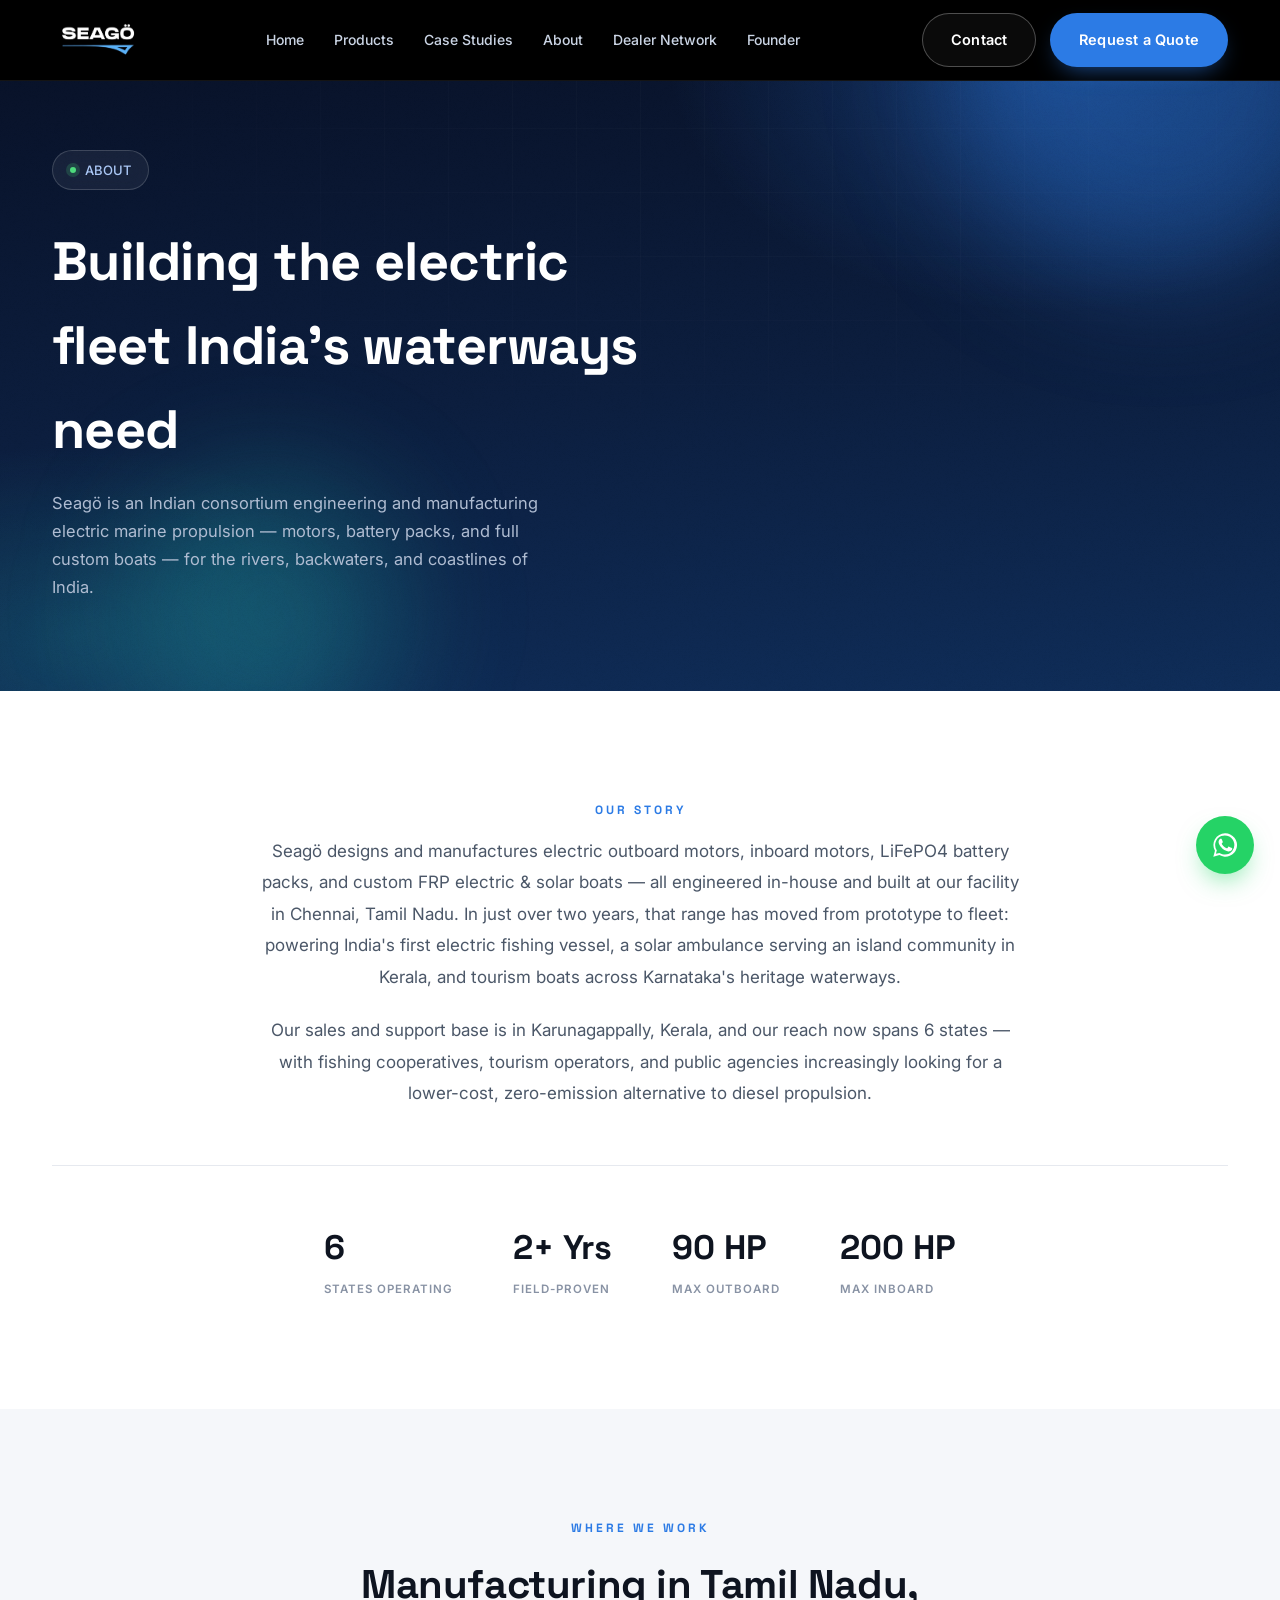
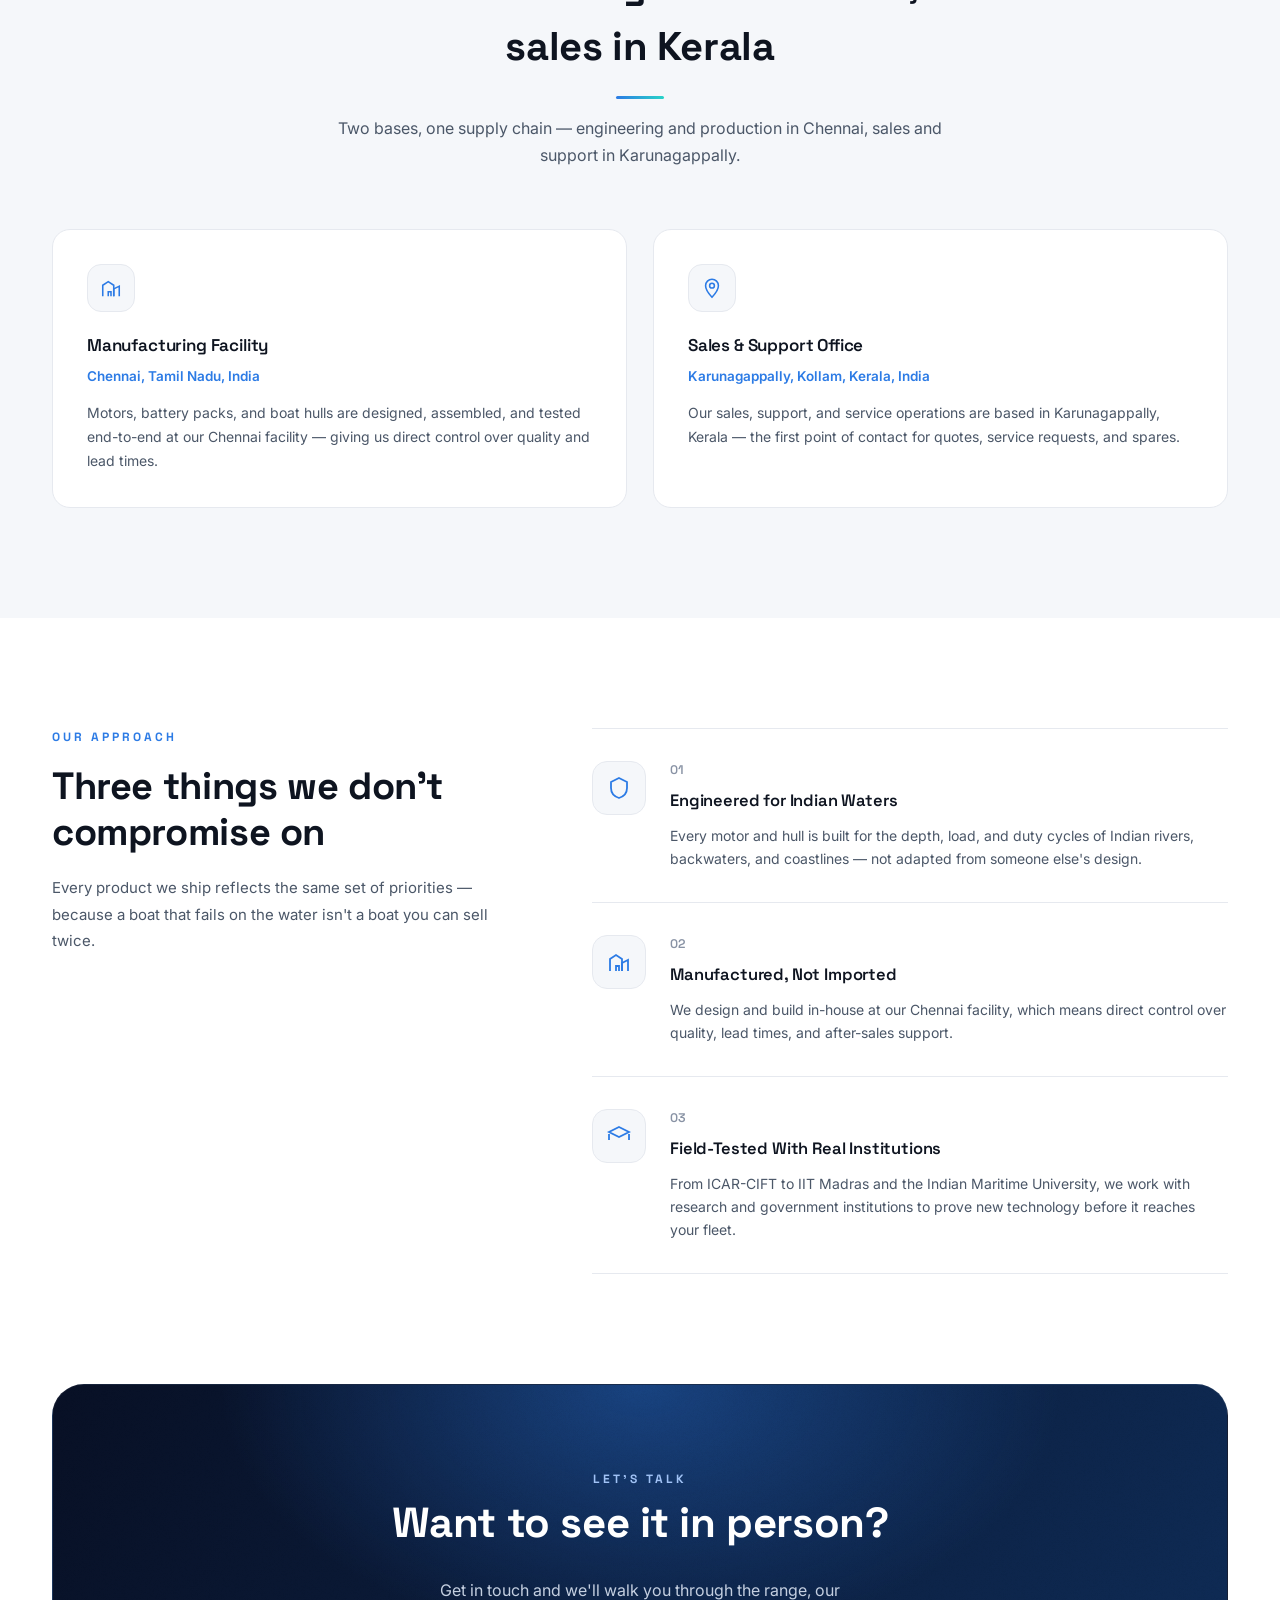
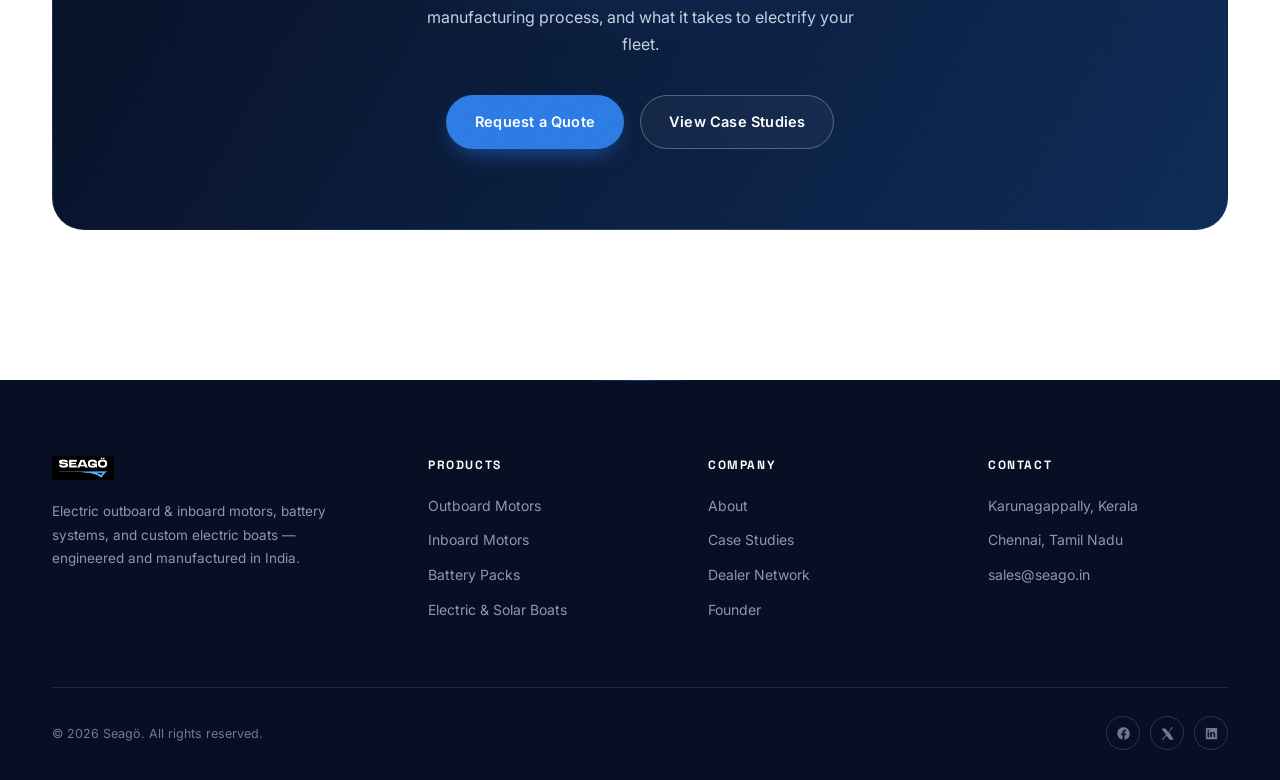
==== commit cce72ee7: "Add home nav bar" ====
--- a/about.html
+++ b/about.html
@@ -23,6 +23,7 @@
   <div class="wrap nav-row">
     <a class="nav-logo" href="index.html#top"><img src="assets/seago-logo.png" alt="Seagö"></a>
     <nav class="nav-links">
+      <a href="index.html">Home</a>
       <a href="products.html">Products</a>
       <a href="case-studies.html">Case Studies</a>
       <a href="about.html">About</a>
@@ -38,6 +39,7 @@
 </header>
 
 <div class="mobile-menu" id="mobileMenu">
+  <a href="index.html">Home</a>
   <a href="products.html">Products</a>
   <a href="case-studies.html">Case Studies</a>
   <a href="about.html">About</a>
--- a/css/style.css
+++ b/css/style.css
@@ -104,11 +104,11 @@
 /* ================= NAV ================= */
 header.nav{
   position:fixed; top:0; left:0; width:100%; z-index:60;
-  background:rgba(0,0,0,.82); -webkit-backdrop-filter:blur(14px); backdrop-filter:blur(14px);
+  background:#000;
   border-bottom:1px solid rgba(255,255,255,.08); transition:box-shadow .3s;
 }
 .nav-row{ display:flex; align-items:center; justify-content:space-between; height:80px; }
-.nav-logo img{ height:28px; width:auto; }
+.nav-logo img{ height:36px; width:auto; }
 .nav-links{ display:flex; align-items:center; gap:30px; }
 .nav-links a{ color:#CBD5E5; font-size:14px; font-weight:500; transition:color .2s; position:relative; }
 .nav-links a::after{ content:''; position:absolute; left:0; bottom:-6px; width:0; height:1.5px; background:var(--blue-2); transition:width .25s; }
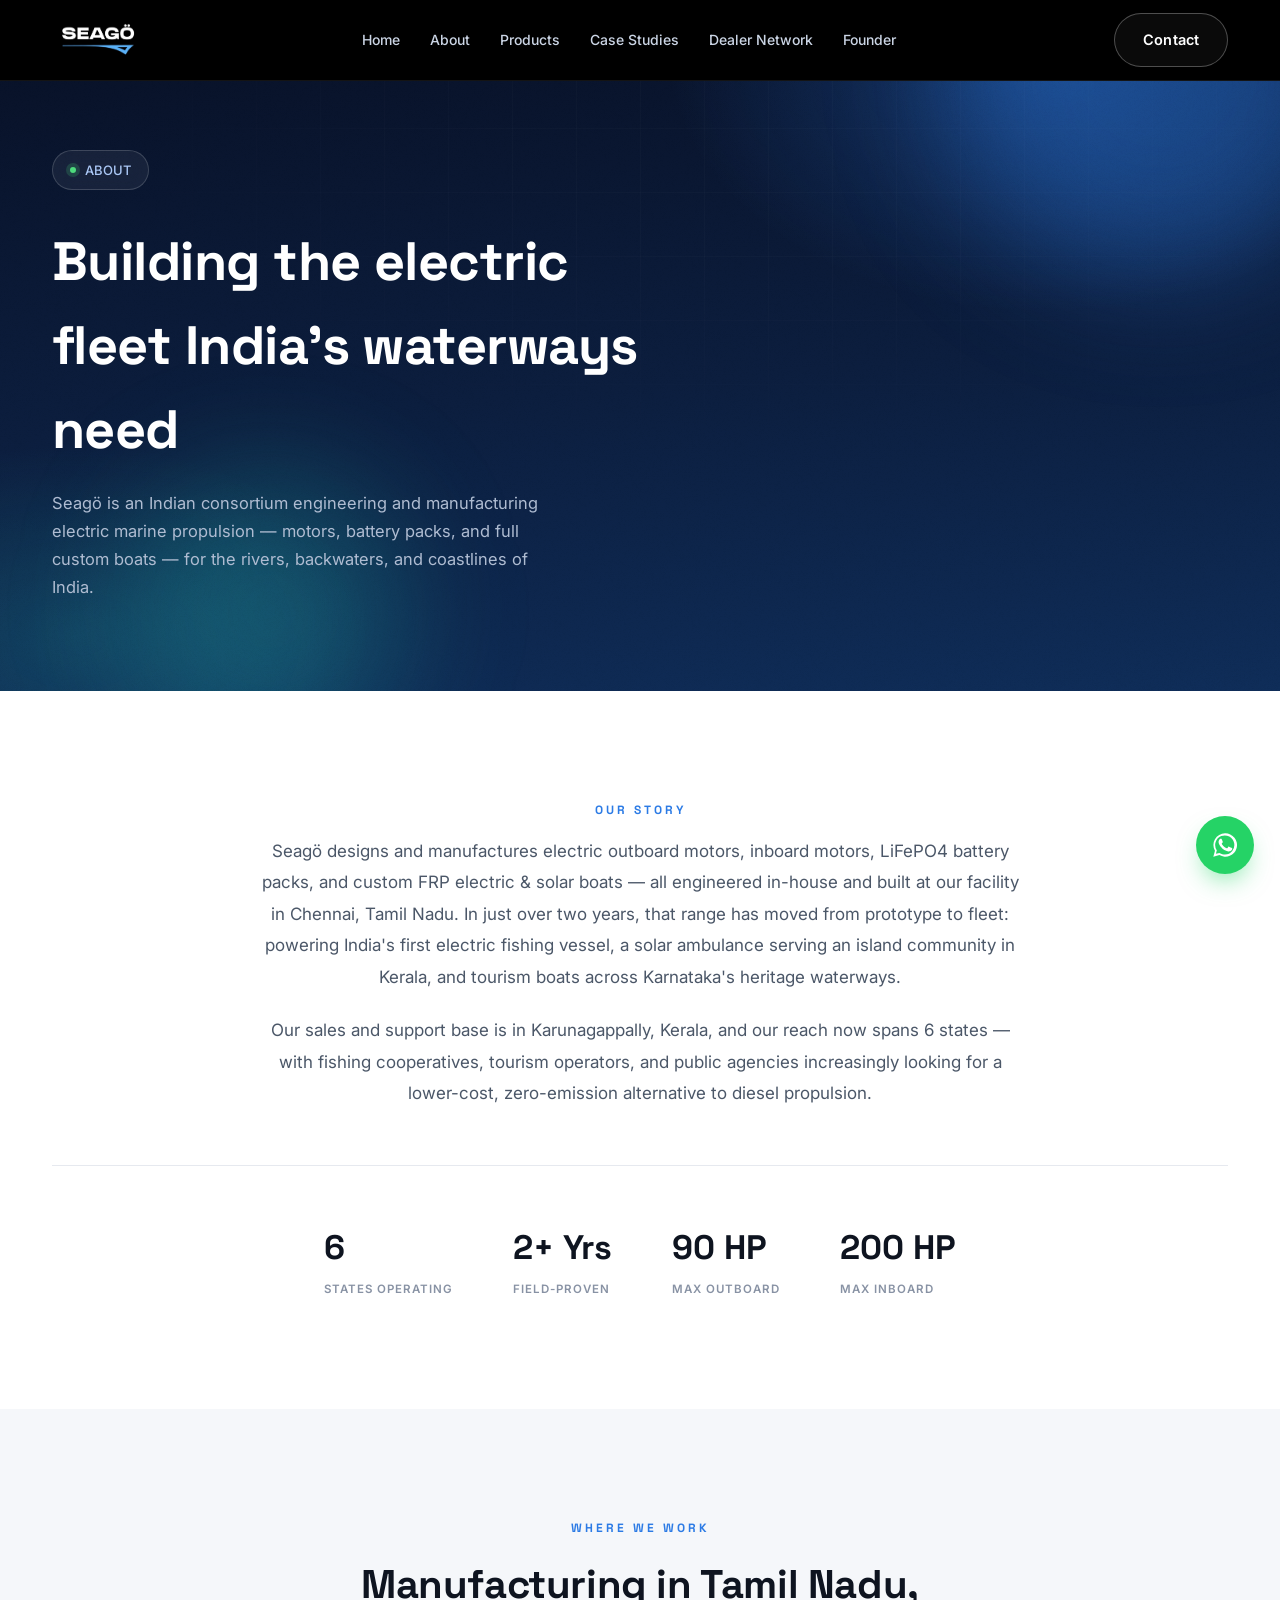
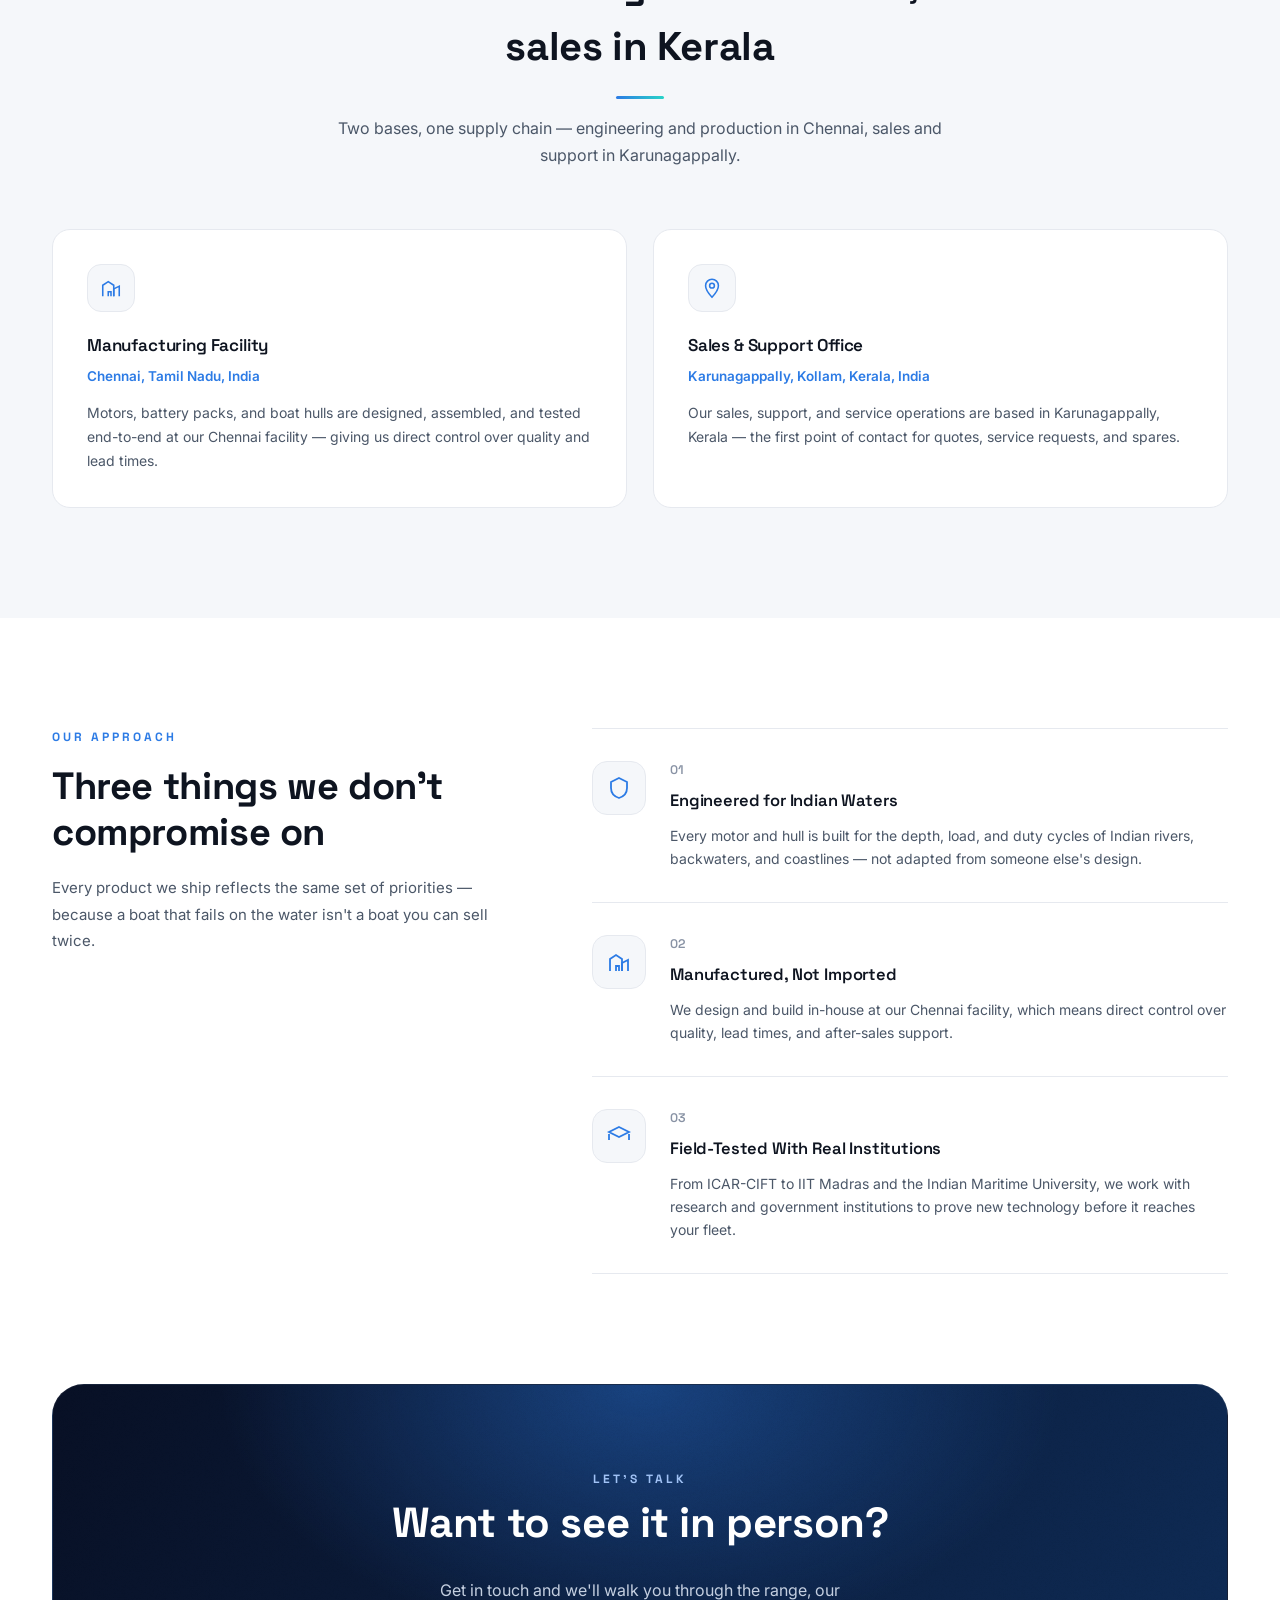
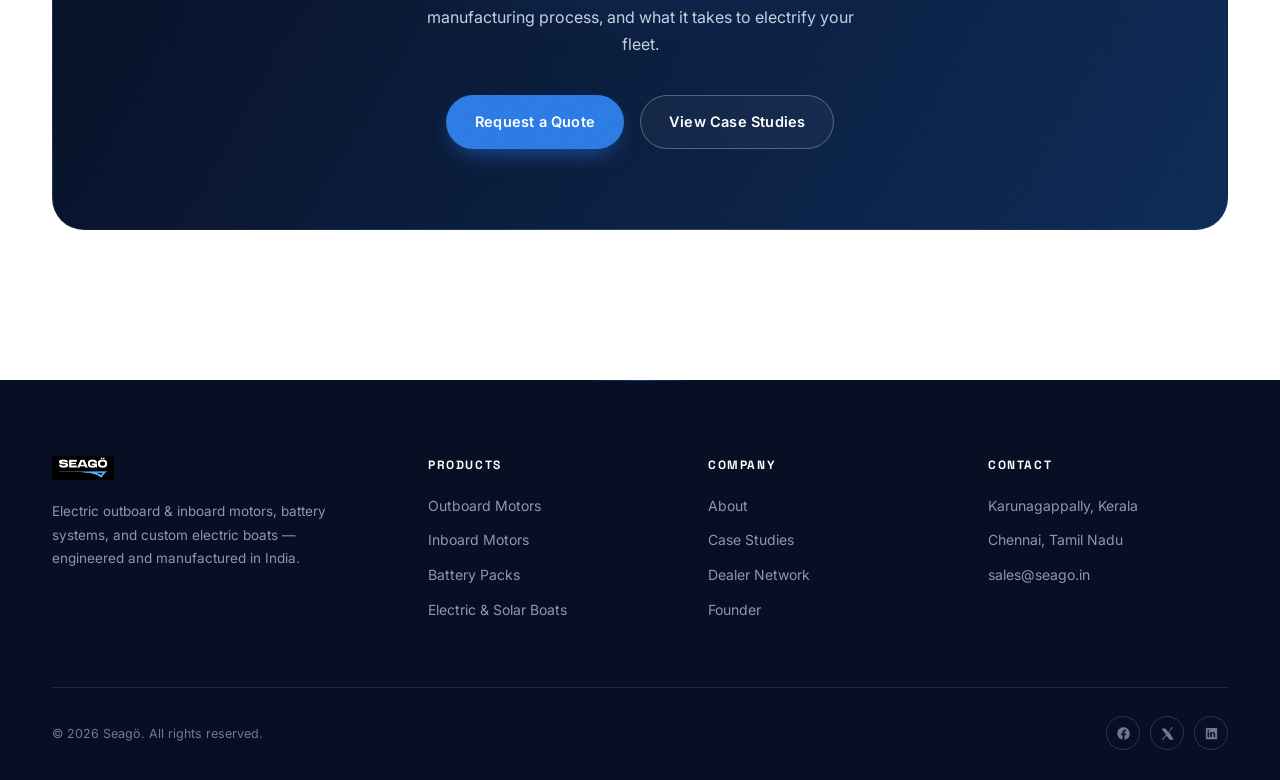
==== commit 9e8b477b: "fixing header" ====
--- a/about.html
+++ b/about.html
@@ -24,15 +24,14 @@
     <a class="nav-logo" href="index.html#top"><img src="assets/seago-logo.png" alt="Seagö"></a>
     <nav class="nav-links">
       <a href="index.html">Home</a>
+      <a href="about.html">About</a>
       <a href="products.html">Products</a>
       <a href="case-studies.html">Case Studies</a>
-      <a href="about.html">About</a>
       <a href="dealer-network.html">Dealer Network</a>
       <a href="founder.html">Founder</a>
     </nav>
     <div class="nav-cta">
       <a class="btn btn-ghost magnetic" href="contact.html">Contact</a>
-      <a class="btn btn-primary magnetic" href="contact.html">Request a Quote</a>
       <button class="burger" id="burger" aria-label="Menu"><span></span><span></span><span></span></button>
     </div>
   </div>
@@ -40,13 +39,12 @@
 
 <div class="mobile-menu" id="mobileMenu">
   <a href="index.html">Home</a>
+   <a href="about.html">About</a>
   <a href="products.html">Products</a>
   <a href="case-studies.html">Case Studies</a>
-  <a href="about.html">About</a>
   <a href="dealer-network.html">Dealer Network</a>
   <a href="founder.html">Founder</a>
   <a href="contact.html">Contact</a>
-  <a class="btn btn-primary" href="contact.html">Request a Quote</a>
 </div>
 
 <!-- ================= PAGE HEADER ================= -->
--- a/css/style.css
+++ b/css/style.css
@@ -1,681 +1,705 @@
-/* =====================================================================
-   Seagö — Homepage v1
-   Design tokens
-   ===================================================================== */
-:root{
-  --navy:#070F24;
-  --navy-2:#0B1D3D;
-  --navy-3:#0E2C57;
-  --blue:#2C7BE5;
-  --blue-2:#5FA6FF;
-  --cyan:#28D4C8;
-  --ink:#0E1420;
-  --slate:#4B5768;
-  --muted:#8892A4;
-  --line:#E6E9EF;
-  --bg-soft:#F5F7FA;
-  --ph-a:#E9EDF2;
-  --ph-b:#DCE3EA;
-  --radius:18px;
-  --maxw:1240px;
-}
-*{box-sizing:border-box; margin:0; padding:0;}
-html{scroll-behavior:smooth;}
-body{
-  font-family:'Inter',-apple-system,BlinkMacSystemFont,'Segoe UI',sans-serif;
-  color:var(--ink);
-  background:#fff;
-  -webkit-font-smoothing:antialiased;
-  line-height:1.55;
-  overflow-x:hidden;
-}
-h1,h2,h3,h4,.disp{ font-family:'Space Grotesk',sans-serif; letter-spacing:-0.01em; }
-img{max-width:100%; display:block;}
-a{text-decoration:none; color:inherit;}
-.wrap{max-width:var(--maxw); margin:0 auto; padding:0 32px;}
-.eyebrow{ font-size:12px; font-weight:700; letter-spacing:3px; text-transform:uppercase; font-family:'Space Grotesk',sans-serif;}
-
-/* ---------- buttons ---------- */
-.btn{
-  display:inline-flex; align-items:center; gap:9px;
-  padding:15px 28px; border-radius:999px; font-weight:600; font-size:14.5px;
-  letter-spacing:.2px; border:1px solid transparent; cursor:pointer;
-  transition:transform .35s cubic-bezier(.2,.8,.2,1), background .25s, border-color .25s, box-shadow .35s;
-  white-space:nowrap; position:relative;
-}
-.btn-primary{ background:var(--blue); color:#fff; box-shadow:0 10px 24px -10px rgba(44,123,229,.7); }
-.btn-primary:hover{ background:#1f68cc; box-shadow:0 16px 36px -6px rgba(44,123,229,.9); transform:translateY(-1px); }
-.btn-ghost{ background:rgba(255,255,255,.04); color:#fff; border-color:rgba(255,255,255,.28); -webkit-backdrop-filter:blur(6px); backdrop-filter:blur(6px); }
-.btn-ghost:hover{ border-color:#fff; background:rgba(255,255,255,.1); }
-.btn-outline{ background:transparent; color:var(--navy); border-color:var(--line); }
-.btn-outline:hover{ border-color:var(--navy); }
-.magnetic{ will-change:transform; }
-
-/* ---------- skeleton placeholders (empty headers / copy) ---------- */
-.skel{
-  display:block; border-radius:8px;
-  background:linear-gradient(90deg, var(--ph-a) 25%, var(--ph-b) 42%, var(--ph-a) 58%);
-  background-size:300% 100%;
-  animation:shimmer 2.6s ease-in-out infinite;
-}
-.skel.light{ background:linear-gradient(90deg, rgba(255,255,255,.13) 25%, rgba(255,255,255,.28) 42%, rgba(255,255,255,.13) 58%); background-size:300% 100%; }
-@keyframes shimmer{ 0%{background-position:200% 0;} 100%{background-position:-200% 0;} }
-
-/* ---------- image placeholders ---------- */
-.photo-frame{ display:block; border-style:solid; border-width:0; background:#0B1D3D; }
-.photo-frame img, .photo-frame video{ width:100%; height:100%; object-fit:cover; object-position:center; }
-.photo-frame img.outboard-image{ object-fit:contain; background:#fff; }
-.case-gallery{ position:relative; }
-.case-gallery img{ position:absolute; inset:0; opacity:0; transition:opacity .8s ease; }
-.case-gallery img.is-active{ opacity:1; }
-.ph{
-  position:relative; border-radius:var(--radius); overflow:hidden;
-  background:repeating-linear-gradient(135deg, var(--ph-a), var(--ph-a) 14px, var(--ph-b) 14px, var(--ph-b) 28px);
-  border:1.5px dashed #C7CFDA;
-  display:flex; align-items:center; justify-content:center;
-  transition:border-color .3s;
-}
-.card:hover .ph, .case-card:hover .ph{ border-color:var(--blue-2); }
-.ph__chip{
-  position:absolute; top:14px; left:14px; background:rgba(255,255,255,.9); -webkit-backdrop-filter:blur(4px); backdrop-filter:blur(4px);
-  border-radius:999px; padding:5px 11px; font-size:10px; font-weight:700; letter-spacing:1px; text-transform:uppercase;
-  color:var(--slate); border:1px solid #fff;
-}
-.ph__inner{
-  display:flex; flex-direction:column; align-items:center; gap:14px;
-  text-align:center; padding:36px 22px; color:#7C8CAB;
-  background:linear-gradient(145deg, rgba(44,123,229,.04), rgba(40,212,200,.04));
-  width:100%; height:100%;
-}
-.ph__inner svg{ width:40px; height:40px; opacity:.5; }
-.ph__inner span{ font-size:11.5px; font-weight:600; letter-spacing:.4px; line-height:1.6; max-width:230px; }
-
-/* ---------- scroll progress ---------- */
-.progress{ position:fixed; top:0; left:0; height:3px; width:0%; background:linear-gradient(90deg,var(--blue),var(--cyan)); z-index:80; transition:width .1s linear; }
-
-/* ---------- cursor glow (desktop hero only) ---------- */
-.cursor-glow{
-  position:absolute; width:420px; height:420px; border-radius:50%; pointer-events:none;
-  background:radial-gradient(circle, rgba(95,166,255,.16), transparent 70%);
-  transform:translate(-50%,-50%); left:50%; top:40%; opacity:0; transition:opacity .4s; will-change:transform;
-}
-.hero:hover .cursor-glow{ opacity:1; }
-
-/* ================= NAV ================= */
-header.nav{
-  position:fixed; top:0; left:0; width:100%; z-index:60;
-  background:#000;
-  border-bottom:1px solid rgba(255,255,255,.08); transition:box-shadow .3s;
-}
-.nav-row{ display:flex; align-items:center; justify-content:space-between; height:80px; }
-.nav-logo img{ height:36px; width:auto; }
-.nav-links{ display:flex; align-items:center; gap:30px; }
-.nav-links a{ color:#CBD5E5; font-size:14px; font-weight:500; transition:color .2s; position:relative; }
-.nav-links a::after{ content:''; position:absolute; left:0; bottom:-6px; width:0; height:1.5px; background:var(--blue-2); transition:width .25s; }
-.nav-links a:hover{ color:#fff; }
-.nav-links a:hover::after{ width:100%; }
-.nav-cta{ display:flex; align-items:center; gap:14px; }
-.burger{ display:none; width:42px; height:42px; border-radius:10px; border:1px solid rgba(255,255,255,.2); background:rgba(255,255,255,.04); align-items:center; justify-content:center; flex-direction:column; gap:4px; cursor:pointer; }
-.burger span{ width:18px; height:1.6px; background:#fff; display:block; transition:transform .3s, opacity .3s; }
-.burger.open span:nth-child(1){ transform:translateY(5.6px) rotate(45deg); }
-.burger.open span:nth-child(2){ opacity:0; }
-.burger.open span:nth-child(3){ transform:translateY(-5.6px) rotate(-45deg); }
-
-.mobile-menu{
-  position:fixed; inset:80px 0 0 0; background:rgba(7,15,36,.98); -webkit-backdrop-filter:blur(10px); backdrop-filter:blur(10px);
-  z-index:55; display:flex; flex-direction:column; padding:36px 28px; gap:6px;
-  transform:translateY(-12px); opacity:0; pointer-events:none; transition:opacity .28s, transform .28s;
-  overflow-y:auto;
-}
-.mobile-menu.open{ opacity:1; transform:translateY(0); pointer-events:auto; }
-.mobile-menu a{ color:#fff; font-size:21px; font-weight:600; padding:13px 4px; border-bottom:1px solid rgba(255,255,255,.08); font-family:'Space Grotesk',sans-serif; }
-.mobile-menu .btn{ margin-top:22px; align-self:flex-start; }
-
-/* ================= HERO ================= */
-.hero{
-  position:relative; overflow:hidden;
-  padding:100px 0 70px;
-  background:
-    radial-gradient(48% 60% at 82% 8%, rgba(44,123,229,.34), transparent 62%),
-    radial-gradient(38% 46% at 6% 92%, rgba(40,212,200,.16), transparent 60%),
-    linear-gradient(175deg, var(--navy) 0%, var(--navy-2) 55%, var(--navy-3) 100%);
-}
-.hero::after{ content:''; position:absolute; inset:0; background-image:url('../assets/grain.png'); background-size:180px 180px; mix-blend-mode:overlay; opacity:.5; pointer-events:none; }
-.blob{ position:absolute; border-radius:50%; filter:blur(60px); pointer-events:none; will-change:transform; }
-.blob-1{ width:420px; height:420px; background:rgba(44,123,229,.35); top:-140px; right:-90px; }
-.blob-2{ width:280px; height:280px; background:rgba(40,212,200,.22); bottom:-60px; left:10%; }
-.grid-overlay{
-  position:absolute; inset:0; pointer-events:none; opacity:.35;
-  background-image:
-    linear-gradient(rgba(255,255,255,.05) 1px, transparent 1px),
-    linear-gradient(90deg, rgba(255,255,255,.05) 1px, transparent 1px);
-  background-size:64px 64px;
-  -webkit-mask-image:radial-gradient(70% 60% at 60% 20%, #000 30%, transparent 78%);
-  mask-image:radial-gradient(70% 60% at 60% 20%, #000 30%, transparent 78%);
-}
-.hero-grid{
-  position:relative; display:grid; grid-template-columns:1.08fr .92fr; gap:64px; align-items:center;
-}
-.hero-badge{
-  display:inline-flex; align-items:center; gap:9px;
-  background:rgba(255,255,255,.06); border:1px solid rgba(255,255,255,.16);
-  padding:9px 17px; border-radius:999px; color:#A9C6F5; margin-bottom:30px; font-size:13px; font-weight:500;
-}
-.hero-badge .dot{ width:6px; height:6px; border-radius:50%; background:#4CD97B; box-shadow:0 0 0 4px rgba(76,217,123,.18); }
-.hero-title{ font-family:'Space Grotesk',sans-serif; font-weight:700; font-size:clamp(38px,5.6vw,60px); line-height:1.1; color:#fff; letter-spacing:-0.01em; max-width:640px; }
-.hero-sub{ margin-top:26px; margin-bottom:40px; max-width:470px; }
-.hero-sub p{ color:#B9C6DE; font-size:16.5px; line-height:1.7; }
-.hero-actions{ display:flex; gap:16px; flex-wrap:wrap; }
-.hero-stats{ display:flex; gap:44px; margin-top:68px; flex-wrap:wrap; }
-.hero-stat b{ display:block; font-size:32px; font-weight:700; color:#fff; font-family:'Space Grotesk',sans-serif; }
-.hero-stat span{ display:block; font-size:11.5px; color:#8FA0BC; font-weight:600; letter-spacing:1.2px; text-transform:uppercase; margin-top:5px; }
-/* ---------- coming soon (stub pages) ---------- */
-.soon{ min-height:calc(100vh - 80px); display:flex; align-items:center; padding:80px 0; }
-.soon-wrap{ position:relative; text-align:center; max-width:640px; margin:0 auto; }
-.soon-icon{ width:60px; height:60px; border-radius:18px; background:rgba(255,255,255,.06); border:1px solid rgba(255,255,255,.16); display:flex; align-items:center; justify-content:center; margin:0 auto 30px; }
-.soon-icon svg{ width:26px; height:26px; color:#5FA6FF; }
-.soon-title{ font-family:'Space Grotesk',sans-serif; font-size:clamp(38px,6vw,60px); color:#fff; font-weight:700; margin:8px 0 20px; letter-spacing:-0.01em; }
-.soon-text{ color:#AEBBD1; font-size:16px; line-height:1.75; max-width:480px; margin:0 auto 40px; }
-.soon .hero-actions{ justify-content:center; }
-.soon .hero-badge{ margin-bottom:26px; }
-
-.hero-visual{ position:relative; }
-.hero-visual .photo-frame{ height:100%; }
-.hero-visual .ph{ aspect-ratio:4/5; background:repeating-linear-gradient(135deg, rgba(255,255,255,.05), rgba(255,255,255,.05) 14px, rgba(255,255,255,.09) 14px, rgba(255,255,255,.09) 28px); border-color:rgba(255,255,255,.22); box-shadow:0 40px 80px -30px rgba(0,0,0,.6); }
-.hero-visual .ph__inner{ color:#C3CEE0; }
-.hero-visual .float-card{
-  position:absolute; left:-30px; bottom:-24px; background:#fff; border-radius:14px;
-  padding:16px 20px; box-shadow:0 24px 46px -14px rgba(0,0,0,.4); display:flex; align-items:center; gap:12px;
-  width:220px;
-}
-.hero-visual .float-card .ic{ width:38px; height:38px; border-radius:10px; background:var(--bg-soft); display:flex; align-items:center; justify-content:center; flex:none; }
-.hero-visual .float-card .ic svg{ width:20px; height:20px; color:var(--blue); }
-.float-card .ft-title{ display:block; font-size:13.5px; font-weight:700; color:var(--ink); margin-bottom:3px; }
-.float-card .ft-sub{ display:block; font-size:11.5px; color:var(--muted); font-weight:600; }
-.scroll-cue{ position:relative; margin:64px auto 0; display:flex; flex-direction:column; align-items:center; gap:8px; color:#7C8CAB; font-size:10.5px; letter-spacing:2px; text-transform:uppercase; }
-.scroll-cue .line{ width:1px; height:30px; background:linear-gradient(#7C8CAB, transparent); animation:cueMove 1.8s ease-in-out infinite; }
-@keyframes cueMove{ 0%{ transform:scaleY(0); transform-origin:top; } 50%{ transform:scaleY(1); transform-origin:top; } 51%{ transform-origin:bottom; } 100%{ transform:scaleY(0); transform-origin:bottom; } }
-
-/* ---------- animated wave motif (marine identity) ---------- */
-.wave-wrap{ position:relative; height:110px; margin-top:10px; }
-.wave-wrap svg{ position:absolute; inset:0; width:100%; height:100%; }
-.wave-path{ stroke:url(#waveGrad); stroke-width:2; fill:none; stroke-dasharray:6 10; animation:waveFlow 5s linear infinite; opacity:.7; }
-.wave-path.p2{ stroke-width:1.4; opacity:.4; animation-duration:7s; animation-direction:reverse; }
-@keyframes waveFlow{ to{ stroke-dashoffset:-160; } }
-
-.angle-div{ position:relative; height:64px; background:#fff; margin-top:-2px; }
-.angle-div svg{ position:absolute; bottom:0; left:0; width:100%; height:100%; }
-
-/* ================= TRUST MARQUEE ================= */
-.trust{ padding:38px 0; border-bottom:1px solid var(--line); overflow:hidden; }
-.trust-row{ display:flex; align-items:center; gap:36px; }
-.trust-label{ font-size:11.5px; font-weight:700; letter-spacing:2px; color:var(--muted); text-transform:uppercase; white-space:nowrap; flex:none; }
-.marquee{ overflow:hidden; flex:1; -webkit-mask-image:linear-gradient(90deg, transparent, #000 8%, #000 92%, transparent); mask-image:linear-gradient(90deg, transparent, #000 8%, #000 92%, transparent); }
-.marquee-track{ display:flex; gap:16px; width:max-content; animation:scrollX 22s linear infinite; }
-.marquee:hover .marquee-track{ animation-play-state:paused; }
-@keyframes scrollX{ from{ transform:translateX(0);} to{ transform:translateX(-50%);} }
-.trust-chip{
-  flex:none; padding:10px 22px; border-radius:999px; background:var(--bg-soft); border:1px solid var(--line);
-  font-size:13px; font-weight:600; color:var(--slate); white-space:nowrap;
-  transition:background .25s, border-color .25s, color .25s;
-}
-.trust-chip:hover{ background:#EAF2FF; border-color:var(--blue-2); color:var(--blue); }
-
-/* ================= SECTION ================= */
-.section{ padding:110px 0; position:relative; }
-.section-cta{ padding-top:0; }
-.eyebrow-light{ color:#9FC1F5; }
-.section.soft{ background:var(--bg-soft); }
-.section-head{ max-width:660px; margin:0 auto 60px; text-align:center; }
-.section-head .eyebrow{ color:var(--blue); display:block; margin-bottom:16px; }
-.section-head h2{ font-family:'Space Grotesk',sans-serif; font-size:clamp(28px,3.6vw,40px); font-weight:700; letter-spacing:-0.01em; margin-bottom:16px; }
-.section-head p{ font-size:16px; color:var(--slate); line-height:1.7; }
-
-/* ================= PRODUCT GRID (with 3D tilt) ================= */
-.grid-4{ display:grid; grid-template-columns:repeat(4,1fr); gap:26px; }
-.tilt{ perspective:900px; }
-.card{
-  background:#fff; border:1px solid var(--line); border-radius:var(--radius);
-  overflow:hidden; transition:transform .4s cubic-bezier(.2,.8,.2,1), box-shadow .4s, border-color .3s;
-  transform-style:preserve-3d;
-}
-.card:hover{ box-shadow:0 28px 50px -22px rgba(44,123,229,.18), 0 8px 20px -8px rgba(10,25,50,.1); border-color:rgba(44,123,229,.2); }
-.card .ph{ aspect-ratio:1/1; border-radius:0; border-width:0 0 1px 0; }
-.card-body{ padding:24px; }
-.card-body h3{ font-size:17px; font-weight:600; margin-bottom:11px; }
-.card-body p{ font-size:13.5px; color:var(--slate); line-height:1.65; }
-.card-link{ margin-top:17px; display:inline-flex; align-items:center; gap:6px; font-size:13.5px; font-weight:600; color:var(--blue); transition:gap .25s, color .2s; }
-.card-link:hover{ gap:12px; color:#1f68cc; }
-
-/* ================= CASE STUDIES ================= */
-.grid-3{ display:grid; grid-template-columns:repeat(3,1fr); gap:26px; }
-.case-card{ border-radius:var(--radius); overflow:hidden; border:1px solid var(--line); background:#fff; transition:transform .4s cubic-bezier(.2,.8,.2,1), box-shadow .4s, border-color .3s; transform-style:preserve-3d; }
-.case-card:hover{ box-shadow:0 28px 50px -22px rgba(44,123,229,.16), 0 8px 20px -8px rgba(10,25,50,.08); border-color:rgba(44,123,229,.2); }
-.case-card .ph{ aspect-ratio:16/11; border-radius:0; border-width:0 0 1px 0; }
-.case-body{ padding:26px; }
-.case-tag{ font-size:11px; font-weight:700; letter-spacing:1.4px; text-transform:uppercase; color:var(--blue); margin-bottom:11px; display:block;}
-.case-body h3{ font-size:18px; font-weight:600; margin-bottom:13px; line-height:1.35; }
-.case-body p{ font-size:13.5px; color:var(--slate); line-height:1.65; }
-
-/* ================= WHY (editorial split) ================= */
-.why-grid{ display:grid; grid-template-columns:.85fr 1.15fr; gap:70px; align-items:start; }
-.why-left{ position:sticky; top:110px; }
-.why-left .eyebrow{ color:var(--blue); display:block; margin-bottom:18px; }
-.why-title{ font-family:'Space Grotesk',sans-serif; font-size:clamp(28px,3.2vw,38px); font-weight:700; letter-spacing:-0.01em; line-height:1.2; margin-bottom:20px; }
-.why-left p{ font-size:15px; color:var(--slate); line-height:1.75; }
-.feat-list{ display:flex; flex-direction:column; }
-.feat-row{ display:flex; gap:24px; padding:32px 0; border-top:1px solid var(--line); transition:padding-left .3s; }
-.feat-row:hover{ padding-left:8px; }
-.feat-row:last-child{ border-bottom:1px solid var(--line); }
-.feat-row .ic{ width:54px; height:54px; border-radius:15px; background:var(--bg-soft); border:1px solid var(--line); display:flex; align-items:center; justify-content:center; flex:none; transition:background .3s, border-color .3s; }
-.feat-row:hover .ic{ background:#EAF2FF; border-color:var(--blue-2); }
-.feat-row .ic svg{ width:24px; height:24px; color:var(--blue); }
-.feat-row .ft-body{ flex:1; }
-.feat-row h4{ font-size:16.5px; font-weight:600; margin-bottom:10px; }
-.feat-row p{ font-size:14px; color:var(--slate); line-height:1.65; }
-.feat-row .idx{ font-family:'Space Grotesk',sans-serif; font-size:12.5px; color:var(--muted); font-weight:600; margin-bottom:8px; display:block; }
-
-/* ================= CTA BANNER ================= */
-.cta{
-  background:
-    radial-gradient(55% 90% at 50% 0%, rgba(44,123,229,.4), transparent 65%),
-    linear-gradient(120deg, var(--navy) 0%, var(--navy-3) 100%);
-  border-radius:32px; padding:80px 60px; text-align:center; position:relative; overflow:hidden;
-}
-.cta::after{ content:''; position:absolute; inset:0; background-image:url('../assets/grain.png'); background-size:180px 180px; mix-blend-mode:overlay; opacity:.5; }
-.cta-inner{ position:relative; }
-.cta-title{ font-family:'Space Grotesk',sans-serif; font-size:clamp(28px,3.8vw,42px); font-weight:700; color:#fff; letter-spacing:-0.01em; max-width:620px; margin:0 auto; }
-.cta-text{ color:#C3CEE0; font-size:16px; line-height:1.7; max-width:460px; margin:22px auto 36px; }
-.cta-actions{ display:flex; justify-content:center; gap:16px; flex-wrap:wrap; }
-
-/* ================= FOOTER ================= */
-footer{ background:var(--navy); color:#B9C3D4; padding:76px 0 30px; margin-top:40px; }
-.footer-grid{ display:grid; grid-template-columns:1.4fr 1fr 1fr 1fr; gap:40px; padding-bottom:54px; border-bottom:1px solid rgba(255,255,255,.1); }
-.footer-logo img{ height:24px; margin-bottom:20px; }
-.footer-grid p{ font-size:13.5px; line-height:1.75; max-width:280px; color:#8B98AE; }
-.footer-col h5{ font-size:12px; letter-spacing:1.6px; text-transform:uppercase; color:#fff; margin-bottom:20px; font-weight:700; font-family:'Space Grotesk',sans-serif; }
-.footer-col a{ display:block; font-size:14px; color:#8B98AE; margin-bottom:13px; transition:color .2s; }
-.footer-col a:hover{ color:#fff; }
-.footer-bottom{ display:flex; justify-content:space-between; align-items:center; padding-top:28px; font-size:12.5px; color:#6E7A8D; flex-wrap:wrap; gap:12px; }
-.footer-social{ display:flex; gap:10px; }
-.footer-social a{ width:34px; height:34px; border-radius:50%; border:1px solid rgba(255,255,255,.16); display:flex; align-items:center; justify-content:center; transition:border-color .2s, background .2s; }
-.footer-social a:hover{ border-color:#fff; background:rgba(255,255,255,.06); }
-.footer-social svg{ width:15px; height:15px; }
-
-/* ================= WHATSAPP FLOAT ================= */
-.wa-float{
-  position:fixed; right:26px; bottom:26px; width:58px; height:58px; border-radius:50%;
-  background:#25D366; display:flex; align-items:center; justify-content:center;
-  box-shadow:0 12px 26px -8px rgba(37,211,102,.6); z-index:60; cursor:pointer;
-  animation:pulse 2.6s ease-in-out infinite;
-}
-.wa-float svg{ width:28px; height:28px; fill:#fff; }
-.wa-tip{
-  position:absolute; right:70px; top:50%; transform:translateY(-50%) translateX(6px);
-  background:#12161C; color:#fff; font-size:12.5px; font-weight:600; padding:8px 13px; border-radius:8px;
-  white-space:nowrap; opacity:0; pointer-events:none; transition:opacity .2s, transform .2s;
-}
-.wa-float:hover .wa-tip{ opacity:1; transform:translateY(-50%) translateX(0); }
-@keyframes pulse{ 0%,100%{ box-shadow:0 12px 26px -8px rgba(37,211,102,.6);} 50%{ box-shadow:0 12px 30px -4px rgba(37,211,102,.9);} }
-
-/* ================= PAGE HEADER (mini hero for interior pages) ================= */
-.page-hero{ padding:150px 0 90px; }
-.page-title{ font-family:'Space Grotesk',sans-serif; font-size:clamp(36px,5vw,54px); font-weight:700; color:#fff; letter-spacing:-0.01em; max-width:640px; margin-bottom:18px; }
-.page-sub{ color:#AEBBD1; font-size:16.5px; line-height:1.7; max-width:520px; }
-
-/* ================= PRODUCT DETAIL (alternating rows) ================= */
-.product-block{ overflow:hidden; }
-.product-row{ display:grid; grid-template-columns:1fr 1fr; gap:70px; align-items:center; }
-.product-block.reverse .product-row{ direction:rtl; }
-.product-block.reverse .product-row > *{ direction:ltr; }
-.product-media .ph{ aspect-ratio:4/5; }
-.product-copy .case-tag{ margin-bottom:14px; }
-.product-copy h2{ font-family:'Space Grotesk',sans-serif; font-size:clamp(28px,3.4vw,38px); font-weight:700; letter-spacing:-0.01em; margin-bottom:18px; }
-.product-copy > p{ color:var(--slate); font-size:15.5px; line-height:1.8; margin-bottom:30px; max-width:520px; }
-.spec-grid{ display:grid; grid-template-columns:1fr 1fr; gap:18px 28px; margin-bottom:34px; max-width:560px; }
-.spec-item{ padding-top:14px; border-top:1px solid var(--line); }
-.spec-item span{ display:block; font-size:11.5px; font-weight:700; letter-spacing:1px; text-transform:uppercase; color:var(--muted); margin-bottom:6px; }
-.spec-item b{ font-size:14.5px; font-weight:600; color:var(--ink); }
-.mini-stats{ display:flex; gap:36px; margin:28px 0 34px; flex-wrap:wrap; }
-.mini-stat b{ display:block; font-size:23px; font-weight:700; font-family:'Space Grotesk',sans-serif; color:var(--ink); }
-.mini-stat span{ display:block; font-size:11px; font-weight:600; letter-spacing:.7px; text-transform:uppercase; color:var(--muted); margin-top:5px; }
-
-/* ================= ABOUT PAGE ================= */
-.about-story{ max-width:760px; margin:0 auto; text-align:center; }
-.about-story p{ font-size:17px; color:var(--slate); line-height:1.85; margin-bottom:22px; }
-.stat-strip{ display:flex; justify-content:center; gap:60px; flex-wrap:wrap; margin-top:56px; padding-top:56px; border-top:1px solid var(--line); }
-.stat-strip .stat b{ display:block; font-size:34px; font-weight:700; font-family:'Space Grotesk',sans-serif; color:var(--ink); }
-.stat-strip .stat span{ display:block; font-size:11.5px; font-weight:600; letter-spacing:1px; text-transform:uppercase; color:var(--muted); margin-top:6px; }
-
-.loc-grid{ display:grid; grid-template-columns:1fr 1fr; gap:26px; }
-.loc-card{ background:#fff; border:1px solid var(--line); border-radius:var(--radius); padding:34px; transition:box-shadow .4s, border-color .3s, transform .4s; }
-.loc-card:hover{ box-shadow:0 26px 44px -22px rgba(44,123,229,.14); border-color:rgba(44,123,229,.2); transform:translateY(-2px); }
-.loc-card .ic{ width:48px; height:48px; border-radius:14px; background:var(--bg-soft); border:1px solid var(--line); display:flex; align-items:center; justify-content:center; margin-bottom:20px; }
-.loc-card .ic svg{ width:22px; height:22px; color:var(--blue); }
-.loc-card h3{ font-size:17px; font-weight:600; margin-bottom:8px; }
-.loc-card .loc-addr{ font-size:13.5px; font-weight:600; color:var(--blue); margin-bottom:14px; }
-.loc-card p{ font-size:14px; color:var(--slate); line-height:1.7; }
-
-/* ================= FOUNDER PAGE ================= */
-.founder-grid{ display:grid; grid-template-columns:.85fr 1.15fr; gap:60px; align-items:start; }
-.founder-portrait .ph{ aspect-ratio:4/5; margin-bottom:24px; }
-.founder-id h3{ font-size:22px; font-weight:700; margin-bottom:6px; }
-.founder-role{ display:block; font-size:13.5px; font-weight:600; color:var(--blue); margin-bottom:16px; }
-.founder-contact{ display:flex; flex-direction:column; gap:8px; }
-.founder-contact a{ font-size:13.5px; color:var(--slate); transition:color .2s; }
-.founder-contact a:hover{ color:var(--blue); }
-.founder-bio > p{ font-size:15.5px; color:var(--slate); line-height:1.85; margin-bottom:20px; }
-.pull-quote{ border-left:3px solid var(--blue); padding:4px 0 4px 22px; margin:32px 0; }
-.pull-quote .skel{ margin-bottom:4px; }
-.quote-note{ display:block; font-size:12.5px; color:var(--muted); font-style:italic; margin-top:10px; }
-.highlight-list{ display:flex; flex-direction:column; gap:18px; margin:30px 0 34px; }
-.highlight-row{ display:flex; gap:14px; align-items:flex-start; }
-.highlight-row .check{ width:22px; height:22px; border-radius:50%; background:#EAF2FF; color:var(--blue); font-size:12px; font-weight:700; display:flex; align-items:center; justify-content:center; flex:none; margin-top:2px; }
-.highlight-row p{ font-size:14.5px; color:var(--slate); line-height:1.7; }
-
-/* ================= CONTACT PAGE ================= */
-.contact-grid{ display:grid; grid-template-columns:.95fr 1.15fr; gap:60px; align-items:start; }
-.contact-info h2{ font-family:'Space Grotesk',sans-serif; font-size:30px; font-weight:700; margin:14px 0 16px; letter-spacing:-0.01em; }
-.contact-info > p{ color:var(--slate); font-size:15px; line-height:1.75; max-width:420px; margin-bottom:36px; }
-.info-list{ display:flex; flex-direction:column; gap:26px; margin-bottom:36px; }
-.info-row{ display:flex; gap:18px; align-items:flex-start; }
-.info-row .ic{ width:46px; height:46px; border-radius:13px; background:var(--bg-soft); border:1px solid var(--line); display:flex; align-items:center; justify-content:center; flex:none; }
-.info-row .ic svg{ width:20px; height:20px; color:var(--blue); }
-.info-row h4{ font-size:15px; font-weight:600; margin-bottom:5px; }
-.info-row p{ font-size:14px; color:var(--slate); line-height:1.6; }
-.info-row a{ color:var(--slate); transition:color .2s; }
-.info-row a:hover{ color:var(--blue); }
-
-.form-card{ background:#fff; border:1px solid var(--line); border-radius:var(--radius); padding:40px; box-shadow:0 30px 60px -34px rgba(10,25,50,.18); }
-.form-card h3{ font-size:22px; font-weight:700; margin-bottom:10px; }
-.form-card > p{ color:var(--slate); font-size:14.5px; margin-bottom:28px; }
-.field-row{ display:grid; grid-template-columns:1fr 1fr; gap:18px; }
-.field{ margin-bottom:20px; }
-.field label{ display:block; font-size:12.5px; font-weight:600; color:var(--slate); margin-bottom:8px; letter-spacing:.2px; }
-.field input, .field select, .field textarea{
-  width:100%; padding:13px 15px; border-radius:11px; border:1.5px solid var(--line); font-family:'Inter',sans-serif;
-  font-size:14.5px; color:var(--ink); background:#fff; transition:border-color .2s, box-shadow .2s; resize:vertical;
-}
-.field input:focus, .field select:focus, .field textarea:focus{ outline:none; border-color:var(--blue); box-shadow:0 0 0 4px rgba(44,123,229,.12); }
-.field select{ appearance:none; background-image:url("data:image/svg+xml,%3Csvg xmlns='http://www.w3.org/2000/svg' width='12' height='8'%3E%3Cpath d='M1 1l5 5 5-5' stroke='%238892A4' stroke-width='1.6' fill='none'/%3E%3C/svg%3E"); background-repeat:no-repeat; background-position:right 15px center; padding-right:38px; }
-.hidden-field{ position:absolute; left:-9999px; opacity:0; pointer-events:none; }
-.form-submit{ width:100%; justify-content:center; margin-top:6px; }
-.form-submit:disabled{ opacity:.7; cursor:not-allowed; }
-.form-msg{ margin-top:16px; font-size:13.5px; font-weight:600; min-height:1px; line-height:1.6; }
-.form-msg.is-success{ color:#1F9D55; }
-.form-msg.is-error{ color:#D64545; }
-
-/* ================= PREVIEW BANNER ================= */
-.preview-banner{
-  background:#0A0E16; color:#fff; text-align:center; font-size:13px; font-weight:600;
-  padding:11px 16px; letter-spacing:.3px;
-}
-.preview-banner span{ color:#FFC96B; }
-
-/* ================= reveal-on-scroll (staggered) ================= */
-.reveal{ opacity:1; transform:none; }
-.js-ready .reveal{
-  opacity:0; transform:translateY(22px);
-  transition:opacity .8s cubic-bezier(.2,.7,.2,1), transform .8s cubic-bezier(.2,.7,.2,1);
-  transition-delay:var(--d, 0ms);
-}
-.js-ready .reveal.in{ opacity:1; transform:translateY(0); }
-
-/* ================= RESPONSIVE ================= */
-@media (max-width:1080px){
-  .nav-links{ gap:20px; }
-  .nav-links a:nth-child(4){ display:none; } /* Dealer Network tucks into mobile menu first */
-}
-@media (max-width:980px){
-  .hero-grid{ grid-template-columns:1fr; gap:56px; }
-  .hero-visual{ order:-1; max-width:420px; margin:0 auto; }
-  .grid-4{ grid-template-columns:repeat(2,1fr); }
-  .grid-3{ grid-template-columns:1fr; }
-  .why-grid{ grid-template-columns:1fr; gap:44px; }
-  .why-left{ position:static; }
-  .footer-grid{ grid-template-columns:1fr 1fr; row-gap:36px; }
-  .contact-grid{ grid-template-columns:1fr; gap:48px; }
-  .founder-grid{ grid-template-columns:1fr; gap:44px; }
-  .founder-portrait .ph{ max-width:340px; }
-  .product-row{ grid-template-columns:1fr; gap:40px; }
-  .product-block.reverse .product-row{ direction:ltr; }
-  .product-block.reverse .product-row .product-media{ order:-1; }
-  .loc-grid{ grid-template-columns:1fr; }
-  .stat-strip{ gap:34px 44px; }
-}
-@media (max-width:720px){
-  .wrap{ padding:0 20px; }
-  .nav-links{ display:none; }
-  .nav-cta .btn-ghost{ display:none; }
-  .burger{ display:flex; }
-  .grid-4{ grid-template-columns:1fr 1fr; }
-  .hero{ padding:60px 0 56px; }
-  .hero-stats{ gap:30px 34px; }
-  .wave-wrap{ height:70px; }
-  .cta{ padding:56px 26px; border-radius:22px; }
-  .cta .h2-line{ width:88%; }
-  .cta .p-line{ width:70%; }
-  .footer-grid{ grid-template-columns:1fr; }
-  .trust-row{ flex-direction:column; align-items:flex-start; gap:16px; }
-  .hero-visual .float-card{ display:none; }
-  .preview-banner{ font-size:11px; padding:9px 12px; }
-  .scroll-cue{ display:none; }
-  .cursor-glow{ display:none; }
-  .page-hero{ padding:60px 0 52px; }
-  .field-row{ grid-template-columns:1fr; gap:0; }
-  .form-card{ padding:28px 22px; }
-  .spec-grid{ grid-template-columns:1fr; }
-  .product-block{ padding:70px 0; }
-}
-
-/* =====================================================================
-   ENHANCED POLISH — visual refinements
-   ===================================================================== */
-
-/* ---------- hero visual polish ---------- */
-.hero-visual .ph{
-  box-shadow:0 40px 80px -30px rgba(0,0,0,.6), 0 0 0 1px rgba(255,255,255,.08);
-  transition:border-color .4s, box-shadow .4s;
-}
-.hero-visual .ph:hover{
-  border-color:rgba(44,123,229,.4);
-  box-shadow:0 48px 90px -30px rgba(0,0,0,.7), 0 0 0 1px rgba(44,123,229,.15);
-}
-.hero-visual .float-card{
-  transition:transform .4s cubic-bezier(.2,.8,.2,1), box-shadow .4s;
-}
-.hero-visual:hover .float-card{
-  transform:translateY(-4px);
-  box-shadow:0 28px 52px -14px rgba(0,0,0,.5);
-}
-
-/* ---------- hero stat counters polish ---------- */
-.hero-stats{
-  border-top:1px solid rgba(255,255,255,.1);
-  padding-top:36px;
-}
-.hero-stat{
-  position:relative;
-}
-.hero-stat::before{
-  content:''; position:absolute; top:-37px; left:0; width:28px; height:2px;
-  background:linear-gradient(90deg, var(--blue), var(--cyan));
-}
-.hero-stat:first-child::before{ display:block; }
-
-/* ---------- section divider lines ---------- */
-.section-head h2{
-  position:relative;
-}
-.section-head h2::after{
-  content:''; display:block; width:48px; height:3px;
-  background:linear-gradient(90deg, var(--blue), var(--cyan));
-  border-radius:2px; margin:18px auto 0;
-}
--n/* ---------- card image zoom on hover ---------- */
-.card .ph img,
-.case-card .ph img{
-  transition:transform .6s cubic-bezier(.2,.8,.2,1);
-}
-.card:hover .ph img,
-.case-card:hover .ph img{
-  transform:scale(1.03);
-}
-
-/* ---------- product block visual polish ---------- */
-.product-media .ph{
-  border-radius:var(--radius);
-  transition:border-color .4s, box-shadow .4s;
-}
-.product-media:hover .ph{
-  border-color:rgba(44,123,229,.25);
-  box-shadow:0 24px 48px -16px rgba(44,123,229,.12);
-}
-.product-copy h2{
-  position:relative;
-}
-.product-copy h2::after{
-  content:''; display:block; width:40px; height:2.5px;
-  background:linear-gradient(90deg, var(--blue), var(--cyan));
-  border-radius:2px; margin:14px 0 0;
-}
-
-/* ---------- spec grid polish ---------- */
-.spec-item{
-  transition:padding-left .3s;
-}
-.spec-item:hover{
-  padding-left:6px;
-}
-.spec-item:hover span{
-  color:var(--blue);
-}
-
-/* ---------- feat row polish ---------- */
-.feat-row .ft-body h4{
-  transition:color .2s;
-}
-.feat-row:hover .ft-body h4{
-  color:var(--blue);
-}
-
-/* ---------- CTA section polish ---------- */
-.cta{
-  border:1px solid rgba(255,255,255,.06);
-  transition:box-shadow .5s;
-}
-.cta:hover{
-  box-shadow:0 40px 80px -30px rgba(44,123,229,.25);
-}
-
-/* ---------- footer polish ---------- */
-footer{
-  position:relative;
-}
-footer::before{
-  content:''; position:absolute; top:0; left:50%; transform:translateX(-50%);
-  width:120px; height:1px;
-  background:linear-gradient(90deg, transparent, rgba(44,123,229,.4), transparent);
-}
-.footer-social a{
-  transition:border-color .25s, background .25s, transform .25s;
-}
-.footer-social a:hover{
-  border-color:#fff;
-  background:rgba(255,255,255,.08);
-  transform:translateY(-2px);
-}
-
-/* ---------- nav polish ---------- */
-.nav-links a.active{
-  color:#fff;
-}
-.nav-links a.active::after{
-  width:100%;
-}
-
-/* ---------- WhatsApp float polish ---------- */
-.wa-float{
-  transition:transform .3s cubic-bezier(.2,.8,.2,1);
-}
-.wa-float:hover{
-  transform:scale(1.08);
-}
-
-/* ---------- form polish ---------- */
-.form-card{
-  border:1px solid var(--line);
-  transition:box-shadow .4s, border-color .3s;
-}
-.form-card:hover{
-  border-color:rgba(44,123,229,.15);
-}
-.field input:focus,
-.field select:focus,
-.field textarea:focus{
-  border-color:var(--blue);
-  box-shadow:0 0 0 4px rgba(44,123,229,.1), 0 2px 8px -2px rgba(44,123,229,.15);
-}
-
-/* ---------- pull quote polish ---------- */
-.pull-quote{
-  background:linear-gradient(135deg, rgba(44,123,229,.03), rgba(40,212,200,.03));
-  border-radius:0 12px 12px 0;
-  padding:20px 24px 20px 26px;
-  margin:32px 0;
-}
-
-/* ---------- badge polish ---------- */
-.hero-badge{
-  backdrop-filter:blur(8px);
-  transition:background .3s, border-color .3s;
-}
-.hero-badge:hover{
-  background:rgba(255,255,255,.08);
-  border-color:rgba(255,255,255,.24);
-}
-
-/* ---------- smooth image load ---------- */
-img{
-  opacity:1;
-  transition:opacity .5s ease;
-}
-img[loading]{
-  opacity:0;
-}
-img.loaded{
-  opacity:1;
-}
-
-/* ---------- selection highlight ---------- */
-::selection{
-  background:rgba(44,123,229,.2);
-  color:var(--ink);
-}
-
-/* ---------- focus-visible for accessibility ---------- */
-:focus-visible{
-  outline:2px solid var(--blue);
-  outline-offset:3px;
-  border-radius:4px;
-}
-.btn:focus-visible{
-  outline-offset:4px;
-  border-radius:999px;
-}
-
-/* ---------- scrollbar styling (webkit) ---------- */
-::-webkit-scrollbar{
-  width:8px;
-}
-::-webkit-scrollbar-track{
-  background:var(--bg-soft);
-}
-::-webkit-scrollbar-thumb{
-  background:#C7CFDA;
-  border-radius:99px;
-}
-::-webkit-scrollbar-thumb:hover{
-  background:#A0AAB8;
-}
+/* =====================================================================
+   Seagö — Homepage v1
+   Design tokens
+   ===================================================================== */
+:root{
+  --navy:#070F24;
+  --navy-2:#0B1D3D;
+  --navy-3:#0E2C57;
+  --blue:#2C7BE5;
+  --blue-2:#5FA6FF;
+  --cyan:#28D4C8;
+  --ink:#0E1420;
+  --slate:#4B5768;
+  --muted:#8892A4;
+  --line:#E6E9EF;
+  --bg-soft:#F5F7FA;
+  --ph-a:#E9EDF2;
+  --ph-b:#DCE3EA;
+  --radius:18px;
+  --maxw:1240px;
+}
+*{box-sizing:border-box; margin:0; padding:0;}
+html{scroll-behavior:smooth;}
+body{
+  font-family:'Inter',-apple-system,BlinkMacSystemFont,'Segoe UI',sans-serif;
+  color:var(--ink);
+  background:#fff;
+  -webkit-font-smoothing:antialiased;
+  line-height:1.55;
+  overflow-x:hidden;
+}
+h1,h2,h3,h4,.disp{ font-family:'Space Grotesk',sans-serif; letter-spacing:-0.01em; }
+img{max-width:100%; display:block;}
+a{text-decoration:none; color:inherit;}
+.wrap{max-width:var(--maxw); margin:0 auto; padding:0 32px;}
+.eyebrow{ font-size:12px; font-weight:700; letter-spacing:3px; text-transform:uppercase; font-family:'Space Grotesk',sans-serif;}
+
+/* ---------- buttons ---------- */
+.btn{
+  display:inline-flex; align-items:center; gap:9px;
+  padding:15px 28px; border-radius:999px; font-weight:600; font-size:14.5px;
+  letter-spacing:.2px; border:1px solid transparent; cursor:pointer;
+  transition:transform .35s cubic-bezier(.2,.8,.2,1), background .25s, border-color .25s, box-shadow .35s;
+  white-space:nowrap; position:relative;
+}
+.btn-primary{ background:var(--blue); color:#fff; box-shadow:0 10px 24px -10px rgba(44,123,229,.7); }
+.btn-primary:hover{ background:#1f68cc; box-shadow:0 16px 36px -6px rgba(44,123,229,.9); transform:translateY(-1px); }
+.btn-ghost{ background:rgba(255,255,255,.04); color:#fff; border-color:rgba(255,255,255,.28); -webkit-backdrop-filter:blur(6px); backdrop-filter:blur(6px); }
+.btn-ghost:hover{ border-color:#fff; background:rgba(255,255,255,.1); }
+.btn-outline{ background:transparent; color:var(--navy); border-color:var(--line); }
+.btn-outline:hover{ border-color:var(--navy); }
+.magnetic{ will-change:transform; }
+
+/* ---------- skeleton placeholders (empty headers / copy) ---------- */
+.skel{
+  display:block; border-radius:8px;
+  background:linear-gradient(90deg, var(--ph-a) 25%, var(--ph-b) 42%, var(--ph-a) 58%);
+  background-size:300% 100%;
+  animation:shimmer 2.6s ease-in-out infinite;
+}
+.skel.light{ background:linear-gradient(90deg, rgba(255,255,255,.13) 25%, rgba(255,255,255,.28) 42%, rgba(255,255,255,.13) 58%); background-size:300% 100%; }
+@keyframes shimmer{ 0%{background-position:200% 0;} 100%{background-position:-200% 0;} }
+
+/* ---------- image placeholders ---------- */
+.photo-frame{ display:block; border-style:solid; border-width:0; background:#0B1D3D; }
+.photo-frame img, .photo-frame video{ width:100%; height:100%; object-fit:cover; object-position:center; }
+.photo-frame img.outboard-image{ object-fit:contain; background:#fff; }
+.case-gallery{ position:relative; }
+.case-gallery img{ position:absolute; inset:0; opacity:0; transition:opacity .8s ease; }
+.case-gallery img.is-active{ opacity:1; }
+.ph{
+  position:relative; border-radius:var(--radius); overflow:hidden;
+  background:repeating-linear-gradient(135deg, var(--ph-a), var(--ph-a) 14px, var(--ph-b) 14px, var(--ph-b) 28px);
+  border:1.5px dashed #C7CFDA;
+  display:flex; align-items:center; justify-content:center;
+  transition:border-color .3s;
+}
+.card:hover .ph, .case-card:hover .ph{ border-color:var(--blue-2); }
+.ph__chip{
+  position:absolute; top:14px; left:14px; background:rgba(255,255,255,.9); -webkit-backdrop-filter:blur(4px); backdrop-filter:blur(4px);
+  border-radius:999px; padding:5px 11px; font-size:10px; font-weight:700; letter-spacing:1px; text-transform:uppercase;
+  color:var(--slate); border:1px solid #fff;
+}
+.ph__inner{
+  display:flex; flex-direction:column; align-items:center; gap:14px;
+  text-align:center; padding:36px 22px; color:#7C8CAB;
+  background:linear-gradient(145deg, rgba(44,123,229,.04), rgba(40,212,200,.04));
+  width:100%; height:100%;
+}
+.ph__inner svg{ width:40px; height:40px; opacity:.5; }
+.ph__inner span{ font-size:11.5px; font-weight:600; letter-spacing:.4px; line-height:1.6; max-width:230px; }
+
+/* ---------- scroll progress ---------- */
+.progress{ position:fixed; top:0; left:0; height:3px; width:0%; background:linear-gradient(90deg,var(--blue),var(--cyan)); z-index:80; transition:width .1s linear; }
+
+/* ---------- cursor glow (desktop hero only) ---------- */
+.cursor-glow{
+  position:absolute; width:420px; height:420px; border-radius:50%; pointer-events:none;
+  background:radial-gradient(circle, rgba(95,166,255,.16), transparent 70%);
+  transform:translate(-50%,-50%); left:50%; top:40%; opacity:0; transition:opacity .4s; will-change:transform;
+}
+.hero:hover .cursor-glow{ opacity:1; }
+
+/* ================= NAV ================= */
+header.nav{
+  position:fixed; top:0; left:0; width:100%; z-index:60;
+  background:#000;
+  border-bottom:1px solid rgba(255,255,255,.08); transition:box-shadow .3s;
+}
+.nav-row{ display:flex; align-items:center; justify-content:space-between; height:80px; }
+.nav-logo img{ height:36px; width:auto; }
+.nav-links{ display:flex; align-items:center; gap:30px; }
+.nav-links a{ color:#CBD5E5; font-size:14px; font-weight:500; transition:color .2s; position:relative; }
+.nav-links a::after{ content:''; position:absolute; left:0; bottom:-6px; width:0; height:1.5px; background:var(--blue-2); transition:width .25s; }
+.nav-links a:hover{ color:#fff; }
+.nav-links a:hover::after{ width:100%; }
+.nav-cta{ display:flex; align-items:center; gap:14px; }
+.burger{ display:none; width:42px; height:42px; border-radius:10px; border:1px solid rgba(255,255,255,.2); background:rgba(255,255,255,.04); align-items:center; justify-content:center; flex-direction:column; gap:4px; cursor:pointer; }
+.burger span{ width:18px; height:1.6px; background:#fff; display:block; transition:transform .3s, opacity .3s; }
+.burger.open span:nth-child(1){ transform:translateY(5.6px) rotate(45deg); }
+.burger.open span:nth-child(2){ opacity:0; }
+.burger.open span:nth-child(3){ transform:translateY(-5.6px) rotate(-45deg); }
+
+.mobile-menu{
+  position:fixed; inset:80px 0 0 0; background:rgba(7,15,36,.98); -webkit-backdrop-filter:blur(10px); backdrop-filter:blur(10px);
+  z-index:55; display:flex; flex-direction:column; padding:36px 28px; gap:6px;
+  transform:translateY(-12px); opacity:0; pointer-events:none; transition:opacity .28s, transform .28s;
+  overflow-y:auto;
+}
+.mobile-menu.open{ opacity:1; transform:translateY(0); pointer-events:auto; }
+.mobile-menu a{ color:#fff; font-size:21px; font-weight:600; padding:13px 4px; border-bottom:1px solid rgba(255,255,255,.08); font-family:'Space Grotesk',sans-serif; }
+.mobile-menu .btn{ margin-top:22px; align-self:flex-start; }
+
+/* ================= HERO ================= */
+.hero{
+  position:relative; overflow:hidden;
+  padding:100px 0 70px;
+  background:
+    radial-gradient(48% 60% at 82% 8%, rgba(44,123,229,.34), transparent 62%),
+    radial-gradient(38% 46% at 6% 92%, rgba(40,212,200,.16), transparent 60%),
+    linear-gradient(175deg, var(--navy) 0%, var(--navy-2) 55%, var(--navy-3) 100%);
+}
+.hero::after{ content:''; position:absolute; inset:0; background-image:url('../assets/grain.png'); background-size:180px 180px; mix-blend-mode:overlay; opacity:.5; pointer-events:none; }
+.blob{ position:absolute; border-radius:50%; filter:blur(60px); pointer-events:none; will-change:transform; }
+.blob-1{ width:420px; height:420px; background:rgba(44,123,229,.35); top:-140px; right:-90px; }
+.blob-2{ width:280px; height:280px; background:rgba(40,212,200,.22); bottom:-60px; left:10%; }
+.grid-overlay{
+  position:absolute; inset:0; pointer-events:none; opacity:.35;
+  background-image:
+    linear-gradient(rgba(255,255,255,.05) 1px, transparent 1px),
+    linear-gradient(90deg, rgba(255,255,255,.05) 1px, transparent 1px);
+  background-size:64px 64px;
+  -webkit-mask-image:radial-gradient(70% 60% at 60% 20%, #000 30%, transparent 78%);
+  mask-image:radial-gradient(70% 60% at 60% 20%, #000 30%, transparent 78%);
+}
+.hero-grid{
+  position:relative; display:grid; grid-template-columns:1.08fr .92fr; gap:64px; align-items:center;
+}
+.hero-badge{
+  display:inline-flex; align-items:center; gap:9px;
+  background:rgba(255,255,255,.06); border:1px solid rgba(255,255,255,.16);
+  padding:9px 17px; border-radius:999px; color:#A9C6F5; margin-bottom:30px; font-size:13px; font-weight:500;
+}
+.hero-badge .dot{ width:6px; height:6px; border-radius:50%; background:#4CD97B; box-shadow:0 0 0 4px rgba(76,217,123,.18); }
+.hero-title{ font-family:'Space Grotesk',sans-serif; font-weight:700; font-size:clamp(38px,5.6vw,60px); line-height:1.1; color:#fff; letter-spacing:-0.01em; max-width:640px; }
+.hero-sub{ margin-top:26px; margin-bottom:40px; max-width:470px; }
+.hero-sub p{ color:#B9C6DE; font-size:16.5px; line-height:1.7; }
+.hero-actions{ display:flex; gap:16px; flex-wrap:wrap; }
+.hero-stats{ display:flex; gap:44px; margin-top:68px; flex-wrap:wrap; }
+.hero-stat b{ display:block; font-size:32px; font-weight:700; color:#fff; font-family:'Space Grotesk',sans-serif; }
+.hero-stat span{ display:block; font-size:11.5px; color:#8FA0BC; font-weight:600; letter-spacing:1.2px; text-transform:uppercase; margin-top:5px; }
+/* ---------- coming soon (stub pages) ---------- */
+.soon{ min-height:calc(100vh - 80px); display:flex; align-items:center; padding:80px 0; }
+.soon-wrap{ position:relative; text-align:center; max-width:640px; margin:0 auto; }
+.soon-icon{ width:60px; height:60px; border-radius:18px; background:rgba(255,255,255,.06); border:1px solid rgba(255,255,255,.16); display:flex; align-items:center; justify-content:center; margin:0 auto 30px; }
+.soon-icon svg{ width:26px; height:26px; color:#5FA6FF; }
+.soon-title{ font-family:'Space Grotesk',sans-serif; font-size:clamp(38px,6vw,60px); color:#fff; font-weight:700; margin:8px 0 20px; letter-spacing:-0.01em; }
+.soon-text{ color:#AEBBD1; font-size:16px; line-height:1.75; max-width:480px; margin:0 auto 40px; }
+.soon .hero-actions{ justify-content:center; }
+.soon .hero-badge{ margin-bottom:26px; }
+
+.hero-visual{ position:relative; }
+.hero-visual .photo-frame{ height:100%; }
+.hero-visual .ph{ aspect-ratio:4/5; background:repeating-linear-gradient(135deg, rgba(255,255,255,.05), rgba(255,255,255,.05) 14px, rgba(255,255,255,.09) 14px, rgba(255,255,255,.09) 28px); border-color:rgba(255,255,255,.22); box-shadow:0 40px 80px -30px rgba(0,0,0,.6); }
+.hero-visual .ph__inner{ color:#C3CEE0; }
+.hero-visual .float-card{
+  position:absolute; left:-30px; bottom:-24px; background:#fff; border-radius:14px;
+  padding:16px 20px; box-shadow:0 24px 46px -14px rgba(0,0,0,.4); display:flex; align-items:center; gap:12px;
+  width:220px;
+}
+.hero-visual .float-card .ic{ width:38px; height:38px; border-radius:10px; background:var(--bg-soft); display:flex; align-items:center; justify-content:center; flex:none; }
+.hero-visual .float-card .ic svg{ width:20px; height:20px; color:var(--blue); }
+.float-card .ft-title{ display:block; font-size:13.5px; font-weight:700; color:var(--ink); margin-bottom:3px; }
+.float-card .ft-sub{ display:block; font-size:11.5px; color:var(--muted); font-weight:600; }
+.scroll-cue{ position:relative; margin:64px auto 0; display:flex; flex-direction:column; align-items:center; gap:8px; color:#7C8CAB; font-size:10.5px; letter-spacing:2px; text-transform:uppercase; }
+.scroll-cue .line{ width:1px; height:30px; background:linear-gradient(#7C8CAB, transparent); animation:cueMove 1.8s ease-in-out infinite; }
+@keyframes cueMove{ 0%{ transform:scaleY(0); transform-origin:top; } 50%{ transform:scaleY(1); transform-origin:top; } 51%{ transform-origin:bottom; } 100%{ transform:scaleY(0); transform-origin:bottom; } }
+
+/* ---------- animated wave motif (marine identity) ---------- */
+.wave-wrap{ position:relative; height:110px; margin-top:10px; }
+.wave-wrap svg{ position:absolute; inset:0; width:100%; height:100%; }
+.wave-path{ stroke:url(#waveGrad); stroke-width:2; fill:none; stroke-dasharray:6 10; animation:waveFlow 5s linear infinite; opacity:.7; }
+.wave-path.p2{ stroke-width:1.4; opacity:.4; animation-duration:7s; animation-direction:reverse; }
+@keyframes waveFlow{ to{ stroke-dashoffset:-160; } }
+
+.angle-div{ position:relative; height:64px; background:#fff; margin-top:-2px; }
+.angle-div svg{ position:absolute; bottom:0; left:0; width:100%; height:100%; }
+
+/* ================= TRUST MARQUEE ================= */
+.trust{ padding:38px 0; border-bottom:1px solid var(--line); overflow:hidden; }
+.trust-row{ display:flex; align-items:center; gap:36px; }
+.trust-label{ font-size:11.5px; font-weight:700; letter-spacing:2px; color:var(--muted); text-transform:uppercase; white-space:nowrap; flex:none; }
+.marquee{ overflow:hidden; flex:1; -webkit-mask-image:linear-gradient(90deg, transparent, #000 8%, #000 92%, transparent); mask-image:linear-gradient(90deg, transparent, #000 8%, #000 92%, transparent); }
+.marquee-track{ display:flex; gap:16px; width:max-content; animation:scrollX 22s linear infinite; }
+.marquee:hover .marquee-track{ animation-play-state:paused; }
+@keyframes scrollX{ from{ transform:translateX(0);} to{ transform:translateX(-50%);} }
+.trust-chip{
+  flex:none; padding:10px 22px; border-radius:999px; background:var(--bg-soft); border:1px solid var(--line);
+  font-size:13px; font-weight:600; color:var(--slate); white-space:nowrap;
+  transition:background .25s, border-color .25s, color .25s;
+}
+.trust-chip:hover{ background:#EAF2FF; border-color:var(--blue-2); color:var(--blue); }
+
+/* ================= SECTION ================= */
+.section{ padding:110px 0; position:relative; }
+.section-cta{ padding-top:0; }
+.eyebrow-light{ color:#9FC1F5; }
+.section.soft{ background:var(--bg-soft); }
+.section-head{ max-width:660px; margin:0 auto 60px; text-align:center; }
+.section-head .eyebrow{ color:var(--blue); display:block; margin-bottom:16px; }
+.section-head h2{ font-family:'Space Grotesk',sans-serif; font-size:clamp(28px,3.6vw,40px); font-weight:700; letter-spacing:-0.01em; margin-bottom:16px; }
+.section-head p{ font-size:16px; color:var(--slate); line-height:1.7; }
+
+/* ================= PRODUCT GRID (with 3D tilt) ================= */
+.grid-4{ display:grid; grid-template-columns:repeat(4,1fr); gap:26px; }
+.tilt{ perspective:900px; }
+.card{
+  background:#fff; border:1px solid var(--line); border-radius:var(--radius);
+  overflow:hidden; transition:transform .4s cubic-bezier(.2,.8,.2,1), box-shadow .4s, border-color .3s;
+  transform-style:preserve-3d;
+}
+.card:hover{ box-shadow:0 28px 50px -22px rgba(44,123,229,.18), 0 8px 20px -8px rgba(10,25,50,.1); border-color:rgba(44,123,229,.2); }
+.card .ph{ aspect-ratio:1/1; border-radius:0; border-width:0 0 1px 0; }
+.card-body{ padding:24px; }
+.card-body h3{ font-size:17px; font-weight:600; margin-bottom:11px; }
+.card-body p{ font-size:13.5px; color:var(--slate); line-height:1.65; }
+.card-link{ margin-top:17px; display:inline-flex; align-items:center; gap:6px; font-size:13.5px; font-weight:600; color:var(--blue); transition:gap .25s, color .2s; }
+.card-link:hover{ gap:12px; color:#1f68cc; }
+.grid-4 .tilt{height:100%;}
+.grid-4 .card{height:100%;display:flex;flex-direction:column;}
+.grid-4 .card-body{flex:1;display:flex;flex-direction:column;}
+.grid-4 .card-link{margin-top:auto;}
+/* ================= CASE STUDIES ================= */
+.grid-3{ display:grid; grid-template-columns:repeat(3,1fr); gap:26px; }
+.grid-3 .tilt{height:100%;}
+.grid-3 .case-card{height:100%;}
+.case-card{ border-radius:var(--radius); overflow:hidden; border:1px solid var(--line); background:#fff; transition:transform .4s cubic-bezier(.2,.8,.2,1), box-shadow .4s, border-color .3s; transform-style:preserve-3d; }
+.case-card:hover{ box-shadow:0 28px 50px -22px rgba(44,123,229,.16), 0 8px 20px -8px rgba(10,25,50,.08); border-color:rgba(44,123,229,.2); }
+.case-card .ph{ aspect-ratio:16/11; border-radius:0; border-width:0 0 1px 0; }
+.case-body{ padding:26px; }
+.case-tag{ font-size:11px; font-weight:700; letter-spacing:1.4px; text-transform:uppercase; color:var(--blue); margin-bottom:11px; display:block;}
+.case-body h3{ font-size:18px; font-weight:600; margin-bottom:13px; line-height:1.35; }
+.case-body p{ font-size:13.5px; color:var(--slate); line-height:1.65; }
+
+/* ================= WHY (editorial split) ================= */
+.why-grid{ display:grid; grid-template-columns:.85fr 1.15fr; gap:70px; align-items:start; }
+.why-left{ position:sticky; top:110px; }
+.why-left .eyebrow{ color:var(--blue); display:block; margin-bottom:18px; }
+.why-title{ font-family:'Space Grotesk',sans-serif; font-size:clamp(28px,3.2vw,38px); font-weight:700; letter-spacing:-0.01em; line-height:1.2; margin-bottom:20px; }
+.why-left p{ font-size:15px; color:var(--slate); line-height:1.75; }
+.feat-list{ display:flex; flex-direction:column; }
+.feat-row{ display:flex; gap:24px; padding:32px 0; border-top:1px solid var(--line); transition:padding-left .3s; }
+.feat-row:hover{ padding-left:8px; }
+.feat-row:last-child{ border-bottom:1px solid var(--line); }
+.feat-row .ic{ width:54px; height:54px; border-radius:15px; background:var(--bg-soft); border:1px solid var(--line); display:flex; align-items:center; justify-content:center; flex:none; transition:background .3s, border-color .3s; }
+.feat-row:hover .ic{ background:#EAF2FF; border-color:var(--blue-2); }
+.feat-row .ic svg{ width:24px; height:24px; color:var(--blue); }
+.feat-row .ft-body{ flex:1; }
+.feat-row h4{ font-size:16.5px; font-weight:600; margin-bottom:10px; }
+.feat-row p{ font-size:14px; color:var(--slate); line-height:1.65; }
+.feat-row .idx{ font-family:'Space Grotesk',sans-serif; font-size:12.5px; color:var(--muted); font-weight:600; margin-bottom:8px; display:block; }
+
+/* ================= CTA BANNER ================= */
+.cta{
+  background:
+    radial-gradient(55% 90% at 50% 0%, rgba(44,123,229,.4), transparent 65%),
+    linear-gradient(120deg, var(--navy) 0%, var(--navy-3) 100%);
+  border-radius:32px; padding:80px 60px; text-align:center; position:relative; overflow:hidden;
+}
+.cta::after{ content:''; position:absolute; inset:0; background-image:url('../assets/grain.png'); background-size:180px 180px; mix-blend-mode:overlay; opacity:.5; }
+.cta-inner{ position:relative; }
+.cta-title{ font-family:'Space Grotesk',sans-serif; font-size:clamp(28px,3.8vw,42px); font-weight:700; color:#fff; letter-spacing:-0.01em; max-width:620px; margin:0 auto; }
+.cta-text{ color:#C3CEE0; font-size:16px; line-height:1.7; max-width:460px; margin:22px auto 36px; }
+.cta-actions{ display:flex; justify-content:center; gap:16px; flex-wrap:wrap; }
+
+/* ================= FOOTER ================= */
+footer{ background:var(--navy); color:#B9C3D4; padding:76px 0 30px; margin-top:40px; }
+.footer-grid{ display:grid; grid-template-columns:1.4fr 1fr 1fr 1fr; gap:40px; padding-bottom:54px; border-bottom:1px solid rgba(255,255,255,.1); }
+.footer-logo img{ height:24px; margin-bottom:20px; }
+.footer-grid p{ font-size:13.5px; line-height:1.75; max-width:280px; color:#8B98AE; }
+.footer-col h5{ font-size:12px; letter-spacing:1.6px; text-transform:uppercase; color:#fff; margin-bottom:20px; font-weight:700; font-family:'Space Grotesk',sans-serif; }
+.footer-col a{ display:block; font-size:14px; color:#8B98AE; margin-bottom:13px; transition:color .2s; }
+.footer-col a:hover{ color:#fff; }
+.footer-bottom{ display:flex; justify-content:space-between; align-items:center; padding-top:28px; font-size:12.5px; color:#6E7A8D; flex-wrap:wrap; gap:12px; }
+.footer-social{ display:flex; gap:10px; }
+.footer-social a{ width:34px; height:34px; border-radius:50%; border:1px solid rgba(255,255,255,.16); display:flex; align-items:center; justify-content:center; transition:border-color .2s, background .2s; }
+.footer-social a:hover{ border-color:#fff; background:rgba(255,255,255,.06); }
+.footer-social svg{ width:15px; height:15px; }
+
+/* ================= WHATSAPP FLOAT ================= */
+.wa-float{
+  position:fixed; right:26px; bottom:26px; width:58px; height:58px; border-radius:50%;
+  background:#25D366; display:flex; align-items:center; justify-content:center;
+  box-shadow:0 12px 26px -8px rgba(37,211,102,.6); z-index:60; cursor:pointer;
+  animation:pulse 2.6s ease-in-out infinite;
+}
+.wa-float svg{ width:28px; height:28px; fill:#fff; }
+.wa-tip{
+  position:absolute; right:70px; top:50%; transform:translateY(-50%) translateX(6px);
+  background:#12161C; color:#fff; font-size:12.5px; font-weight:600; padding:8px 13px; border-radius:8px;
+  white-space:nowrap; opacity:0; pointer-events:none; transition:opacity .2s, transform .2s;
+}
+.wa-float:hover .wa-tip{ opacity:1; transform:translateY(-50%) translateX(0); }
+@keyframes pulse{ 0%,100%{ box-shadow:0 12px 26px -8px rgba(37,211,102,.6);} 50%{ box-shadow:0 12px 30px -4px rgba(37,211,102,.9);} }
+
+/* ================= PAGE HEADER (mini hero for interior pages) ================= */
+.page-hero{ padding:150px 0 90px; }
+.page-title{ font-family:'Space Grotesk',sans-serif; font-size:clamp(36px,5vw,54px); font-weight:700; color:#fff; letter-spacing:-0.01em; max-width:640px; margin-bottom:18px; }
+.page-sub{ color:#AEBBD1; font-size:16.5px; line-height:1.7; max-width:520px; }
+
+/* ================= PRODUCT DETAIL (alternating rows) ================= */
+.product-block{ overflow:hidden; }
+.product-row{ display:grid; grid-template-columns:1fr 1fr; gap:70px; align-items:center; }
+.product-block.reverse .product-row{ direction:rtl; }
+.product-block.reverse .product-row > *{ direction:ltr; }
+.product-media .ph{ aspect-ratio:4/5; }
+.product-copy .case-tag{ margin-bottom:14px; }
+.product-copy h2{ font-family:'Space Grotesk',sans-serif; font-size:clamp(28px,3.4vw,38px); font-weight:700; letter-spacing:-0.01em; margin-bottom:18px; }
+.product-copy > p{ color:var(--slate); font-size:15.5px; line-height:1.8; margin-bottom:30px; max-width:520px; }
+.spec-grid{ display:grid; grid-template-columns:1fr 1fr; gap:18px 28px; margin-bottom:34px; max-width:560px; }
+.spec-item{ padding-top:14px; border-top:1px solid var(--line); }
+.spec-item span{ display:block; font-size:11.5px; font-weight:700; letter-spacing:1px; text-transform:uppercase; color:var(--muted); margin-bottom:6px; }
+.spec-item b{ font-size:14.5px; font-weight:600; color:var(--ink); }
+.mini-stats{ display:flex; gap:36px; margin:28px 0 34px; flex-wrap:wrap; }
+.mini-stat b{ display:block; font-size:23px; font-weight:700; font-family:'Space Grotesk',sans-serif; color:var(--ink); }
+.mini-stat span{ display:block; font-size:11px; font-weight:600; letter-spacing:.7px; text-transform:uppercase; color:var(--muted); margin-top:5px; }
+
+/* ================= ABOUT PAGE ================= */
+.about-story{ max-width:760px; margin:0 auto; text-align:center; }
+.about-story p{ font-size:17px; color:var(--slate); line-height:1.85; margin-bottom:22px; }
+.stat-strip{ display:flex; justify-content:center; gap:60px; flex-wrap:wrap; margin-top:56px; padding-top:56px; border-top:1px solid var(--line); }
+.stat-strip .stat b{ display:block; font-size:34px; font-weight:700; font-family:'Space Grotesk',sans-serif; color:var(--ink); }
+.stat-strip .stat span{ display:block; font-size:11.5px; font-weight:600; letter-spacing:1px; text-transform:uppercase; color:var(--muted); margin-top:6px; }
+
+.loc-grid{ display:grid; grid-template-columns:1fr 1fr; gap:26px; }
+.loc-card{ background:#fff; border:1px solid var(--line); border-radius:var(--radius); padding:34px; transition:box-shadow .4s, border-color .3s, transform .4s; }
+.loc-card:hover{ box-shadow:0 26px 44px -22px rgba(44,123,229,.14); border-color:rgba(44,123,229,.2); transform:translateY(-2px); }
+.loc-card .ic{ width:48px; height:48px; border-radius:14px; background:var(--bg-soft); border:1px solid var(--line); display:flex; align-items:center; justify-content:center; margin-bottom:20px; }
+.loc-card .ic svg{ width:22px; height:22px; color:var(--blue); }
+.loc-card h3{ font-size:17px; font-weight:600; margin-bottom:8px; }
+.loc-card .loc-addr{ font-size:13.5px; font-weight:600; color:var(--blue); margin-bottom:14px; }
+.loc-card p{ font-size:14px; color:var(--slate); line-height:1.7; }
+
+/* ================= FOUNDER PAGE ================= */
+.founder-grid{ display:grid; grid-template-columns:.85fr 1.15fr; gap:60px; align-items:start; }
+.founder-portrait .ph{ aspect-ratio:4/5; margin-bottom:24px; }
+.founder-id h3{ font-size:22px; font-weight:700; margin-bottom:6px; }
+.founder-role{ display:block; font-size:13.5px; font-weight:600; color:var(--blue); margin-bottom:16px; }
+.founder-contact{ display:flex; flex-direction:column; gap:8px; }
+.founder-contact a{ font-size:13.5px; color:var(--slate); transition:color .2s; }
+.founder-contact a:hover{ color:var(--blue); }
+.founder-bio > p{ font-size:15.5px; color:var(--slate); line-height:1.85; margin-bottom:20px; }
+.pull-quote{ border-left:3px solid var(--blue); padding:4px 0 4px 22px; margin:32px 0; }
+.pull-quote .skel{ margin-bottom:4px; }
+.quote-note{ display:block; font-size:12.5px; color:var(--muted); font-style:italic; margin-top:10px; }
+.highlight-list{ display:flex; flex-direction:column; gap:18px; margin:30px 0 34px; }
+.highlight-row{ display:flex; gap:14px; align-items:flex-start; }
+.highlight-row .check{ width:22px; height:22px; border-radius:50%; background:#EAF2FF; color:var(--blue); font-size:12px; font-weight:700; display:flex; align-items:center; justify-content:center; flex:none; margin-top:2px; }
+.highlight-row p{ font-size:14.5px; color:var(--slate); line-height:1.7; }
+
+/* ================= CONTACT PAGE ================= */
+.contact-grid{ display:grid; grid-template-columns:.95fr 1.15fr; gap:60px; align-items:start; }
+.contact-info h2{ font-family:'Space Grotesk',sans-serif; font-size:30px; font-weight:700; margin:14px 0 16px; letter-spacing:-0.01em; }
+.contact-info > p{ color:var(--slate); font-size:15px; line-height:1.75; max-width:420px; margin-bottom:36px; }
+.info-list{ display:flex; flex-direction:column; gap:26px; margin-bottom:36px; }
+.info-row{ display:flex; gap:18px; align-items:flex-start; }
+.info-row .ic{ width:46px; height:46px; border-radius:13px; background:var(--bg-soft); border:1px solid var(--line); display:flex; align-items:center; justify-content:center; flex:none; }
+.info-row .ic svg{ width:20px; height:20px; color:var(--blue); }
+.info-row h4{ font-size:15px; font-weight:600; margin-bottom:5px; }
+.info-row p{ font-size:14px; color:var(--slate); line-height:1.6; }
+.info-row a{ color:var(--slate); transition:color .2s; }
+.info-row a:hover{ color:var(--blue); }
+
+.form-card{ background:#fff; border:1px solid var(--line); border-radius:var(--radius); padding:40px; box-shadow:0 30px 60px -34px rgba(10,25,50,.18); }
+.form-card h3{ font-size:22px; font-weight:700; margin-bottom:10px; }
+.form-card > p{ color:var(--slate); font-size:14.5px; margin-bottom:28px; }
+.field-row{ display:grid; grid-template-columns:1fr 1fr; gap:18px; }
+.field{ margin-bottom:20px; }
+.field label{ display:block; font-size:12.5px; font-weight:600; color:var(--slate); margin-bottom:8px; letter-spacing:.2px; }
+.field input, .field select, .field textarea{
+  width:100%; padding:13px 15px; border-radius:11px; border:1.5px solid var(--line); font-family:'Inter',sans-serif;
+  font-size:14.5px; color:var(--ink); background:#fff; transition:border-color .2s, box-shadow .2s; resize:vertical;
+}
+.field input:focus, .field select:focus, .field textarea:focus{ outline:none; border-color:var(--blue); box-shadow:0 0 0 4px rgba(44,123,229,.12); }
+.field select{ appearance:none; background-image:url("data:image/svg+xml,%3Csvg xmlns='http://www.w3.org/2000/svg' width='12' height='8'%3E%3Cpath d='M1 1l5 5 5-5' stroke='%238892A4' stroke-width='1.6' fill='none'/%3E%3C/svg%3E"); background-repeat:no-repeat; background-position:right 15px center; padding-right:38px; }
+.hidden-field{ position:absolute; left:-9999px; opacity:0; pointer-events:none; }
+.form-submit{ width:100%; justify-content:center; margin-top:6px; }
+.form-submit:disabled{ opacity:.7; cursor:not-allowed; }
+.form-msg{ margin-top:16px; font-size:13.5px; font-weight:600; min-height:1px; line-height:1.6; }
+.form-msg.is-success{ color:#1F9D55; }
+.form-msg.is-error{ color:#D64545; }
+
+/* ================= PREVIEW BANNER ================= */
+.preview-banner{
+  background:#0A0E16; color:#fff; text-align:center; font-size:13px; font-weight:600;
+  padding:11px 16px; letter-spacing:.3px;
+}
+.preview-banner span{ color:#FFC96B; }
+
+/* ================= reveal-on-scroll (staggered) ================= */
+.reveal{ opacity:1; transform:none; }
+.js-ready .reveal{
+  opacity:0; transform:translateY(22px);
+  transition:opacity .8s cubic-bezier(.2,.7,.2,1), transform .8s cubic-bezier(.2,.7,.2,1);
+  transition-delay:var(--d, 0ms);
+}
+.js-ready .reveal.in{ opacity:1; transform:translateY(0); }
+
+/* ================= RESPONSIVE ================= */
+@media (max-width:1080px){
+  .nav-links{ gap:20px; }
+  .nav-links a:nth-child(4){ display:none; } /* Dealer Network tucks into mobile menu first */
+}
+@media (max-width:980px){
+  .hero-grid{ grid-template-columns:1fr; gap:56px; }
+  .hero-visual{ max-width:420px; margin:0 auto; }
+  .grid-4{ grid-template-columns:repeat(2,1fr); }
+  .grid-3{ grid-template-columns:1fr; }
+  .why-grid{ grid-template-columns:1fr; gap:44px; }
+  .why-left{ position:static; }
+  .footer-grid{ grid-template-columns:1fr 1fr; row-gap:36px; }
+  .contact-grid{ grid-template-columns:1fr; gap:48px; }
+  .founder-grid{ grid-template-columns:1fr; gap:44px; }
+  .founder-portrait .ph{ max-width:340px; }
+  .product-row{ grid-template-columns:1fr; gap:40px; }
+  .product-block.reverse .product-row{ direction:ltr; }
+  .product-block.reverse .product-row .product-media{ order:-1; }
+  .loc-grid{ grid-template-columns:1fr; }
+  .stat-strip{ gap:34px 44px; }
+}
+@media (max-width:720px){
+  .wrap{ padding:0 20px; }
+  .nav-links{ display:none; }
+  .nav-cta .btn-ghost{ display:none; }
+  .burger{ display:flex; }
+  .grid-4{ grid-template-columns:1fr 1fr; }
+  .hero{ padding:100px 0 56px; }
+  .hero-stats{ gap:30px 34px; }
+  .wave-wrap{ height:70px; }
+  .cta{ padding:56px 26px; border-radius:22px; }
+  .cta .h2-line{ width:88%; }
+  .cta .p-line{ width:70%; }
+  .footer-grid{ grid-template-columns:1fr; }
+  .trust-row{ flex-direction:column; align-items:flex-start; gap:16px; }
+  .hero-visual .float-card{ display:none; }
+  .preview-banner{ font-size:11px; padding:9px 12px; }
+  .scroll-cue{ display:none; }
+  .cursor-glow{ display:none; }
+  .page-hero{ padding:100px 0 52px; }
+  .field-row{ grid-template-columns:1fr; gap:0; }
+  .form-card{ padding:28px 22px; }
+  .spec-grid{ grid-template-columns:1fr; }
+  .product-block{ padding:70px 0; }
+}
+
+/* =====================================================================
+   ENHANCED POLISH — visual refinements
+   ===================================================================== */
+
+/* ---------- hero visual polish ---------- */
+.hero-visual .ph{
+  box-shadow:0 40px 80px -30px rgba(0,0,0,.6), 0 0 0 1px rgba(255,255,255,.08);
+  transition:border-color .4s, box-shadow .4s;
+}
+.hero-visual .ph:hover{
+  border-color:rgba(44,123,229,.4);
+  box-shadow:0 48px 90px -30px rgba(0,0,0,.7), 0 0 0 1px rgba(44,123,229,.15);
+}
+.hero-visual .float-card{
+  transition:transform .4s cubic-bezier(.2,.8,.2,1), box-shadow .4s;
+}
+.hero-visual:hover .float-card{
+  transform:translateY(-4px);
+  box-shadow:0 28px 52px -14px rgba(0,0,0,.5);
+}
+
+/* ---------- hero stat counters polish ---------- */
+.hero-stats{
+  border-top:1px solid rgba(255,255,255,.1);
+  padding-top:36px;
+}
+.hero-stat{
+  position:relative;
+}
+.hero-stat::before{
+  content:''; position:absolute; top:-37px; left:0; width:28px; height:2px;
+  background:linear-gradient(90deg, var(--blue), var(--cyan));
+}
+.hero-stat:first-child::before{ display:block; }
+
+/* ---------- section divider lines ---------- */
+.section-head h2{
+  position:relative;
+}
+.section-head h2::after{
+  content:''; display:block; width:48px; height:3px;
+  background:linear-gradient(90deg, var(--blue), var(--cyan));
+  border-radius:2px; margin:18px auto 0;
+}
+
+/* ---------- card image zoom on hover ---------- */
+.card .ph img,
+.case-card .ph img{
+  transition:transform .6s cubic-bezier(.2,.8,.2,1);
+}
+.card:hover .ph img,
+.case-card:hover .ph img{
+  transform:scale(1.03);
+}
+
+/* ---------- product block visual polish ---------- */
+.product-media .ph{
+  border-radius:var(--radius);
+  transition:border-color .4s, box-shadow .4s;
+}
+.product-media:hover .ph{
+  border-color:rgba(44,123,229,.25);
+  box-shadow:0 24px 48px -16px rgba(44,123,229,.12);
+}
+.product-copy h2{
+  position:relative;
+}
+.product-copy h2::after{
+  content:''; display:block; width:40px; height:2.5px;
+  background:linear-gradient(90deg, var(--blue), var(--cyan));
+  border-radius:2px; margin:14px 0 0;
+}
+
+/* ---------- spec grid polish ---------- */
+.spec-item{
+  transition:padding-left .3s;
+}
+.spec-item:hover{
+  padding-left:6px;
+}
+.spec-item:hover span{
+  color:var(--blue);
+}
+
+/* ---------- feat row polish ---------- */
+.feat-row .ft-body h4{
+  transition:color .2s;
+}
+.feat-row:hover .ft-body h4{
+  color:var(--blue);
+}
+
+/* ---------- CTA section polish ---------- */
+.cta{
+  border:1px solid rgba(255,255,255,.06);
+  transition:box-shadow .5s;
+}
+.cta:hover{
+  box-shadow:0 40px 80px -30px rgba(44,123,229,.25);
+}
+
+/* ---------- footer polish ---------- */
+footer{
+  position:relative;
+}
+footer::before{
+  content:''; position:absolute; top:0; left:50%; transform:translateX(-50%);
+  width:120px; height:1px;
+  background:linear-gradient(90deg, transparent, rgba(44,123,229,.4), transparent);
+}
+.footer-social a{
+  transition:border-color .25s, background .25s, transform .25s;
+}
+.footer-social a:hover{
+  border-color:#fff;
+  background:rgba(255,255,255,.08);
+  transform:translateY(-2px);
+}
+
+/* ---------- nav polish ---------- */
+.nav-links a.active{
+  color:#fff;
+}
+.nav-links a.active::after{
+  width:100%;
+}
+
+/* ---------- WhatsApp float polish ---------- */
+.wa-float{
+  transition:transform .3s cubic-bezier(.2,.8,.2,1);
+}
+.wa-float:hover{
+  transform:scale(1.08);
+}
+
+/* ---------- form polish ---------- */
+.form-card{
+  border:1px solid var(--line);
+  transition:box-shadow .4s, border-color .3s;
+}
+.form-card:hover{
+  border-color:rgba(44,123,229,.15);
+}
+.field input:focus,
+.field select:focus,
+.field textarea:focus{
+  border-color:var(--blue);
+  box-shadow:0 0 0 4px rgba(44,123,229,.1), 0 2px 8px -2px rgba(44,123,229,.15);
+}
+
+/* ---------- pull quote polish ---------- */
+.pull-quote{
+  background:linear-gradient(135deg, rgba(44,123,229,.03), rgba(40,212,200,.03));
+  border-radius:0 12px 12px 0;
+  padding:20px 24px 20px 26px;
+  margin:32px 0;
+}
+
+/* ---------- badge polish ---------- */
+.hero-badge{
+  backdrop-filter:blur(8px);
+  transition:background .3s, border-color .3s;
+}
+.hero-badge:hover{
+  background:rgba(255,255,255,.08);
+  border-color:rgba(255,255,255,.24);
+}
+
+/* ---------- smooth image load ---------- */
+img{
+  opacity:1;
+  transition:opacity .5s ease;
+}
+img[loading]{
+  opacity:0;
+}
+img.loaded{
+  opacity:1;
+}
+
+/* ---------- selection highlight ---------- */
+::selection{
+  background:rgba(44,123,229,.2);
+  color:var(--ink);
+}
+
+/* ---------- focus-visible for accessibility ---------- */
+:focus-visible{
+  outline:2px solid var(--blue);
+  outline-offset:3px;
+  border-radius:4px;
+}
+.btn:focus-visible{
+  outline-offset:4px;
+  border-radius:999px;
+}
+
+/* ---------- scrollbar styling (webkit) ---------- */
+::-webkit-scrollbar{
+  width:8px;
+}
+::-webkit-scrollbar-track{
+  background:var(--bg-soft);
+}
+::-webkit-scrollbar-thumb{
+  background:#C7CFDA;
+  border-radius:99px;
+}
+::-webkit-scrollbar-thumb:hover{
+  background:#A0AAB8;
+}
+@media (max-width:720px){
+  .hero,
+  .page-hero{
+    padding-top:150px;
+  }
+}
+.battery-photo img{
+  width:100%;
+  height:100%;
+  object-fit:contain;
+  object-position:center;
+  padding:0;
+  transform:scale(1.18);
+  transition:transform .6s cubic-bezier(.2,.8,.2,1);
+}
+
+.card:hover .battery-photo img{
+  transform:scale(1.22);
+}
